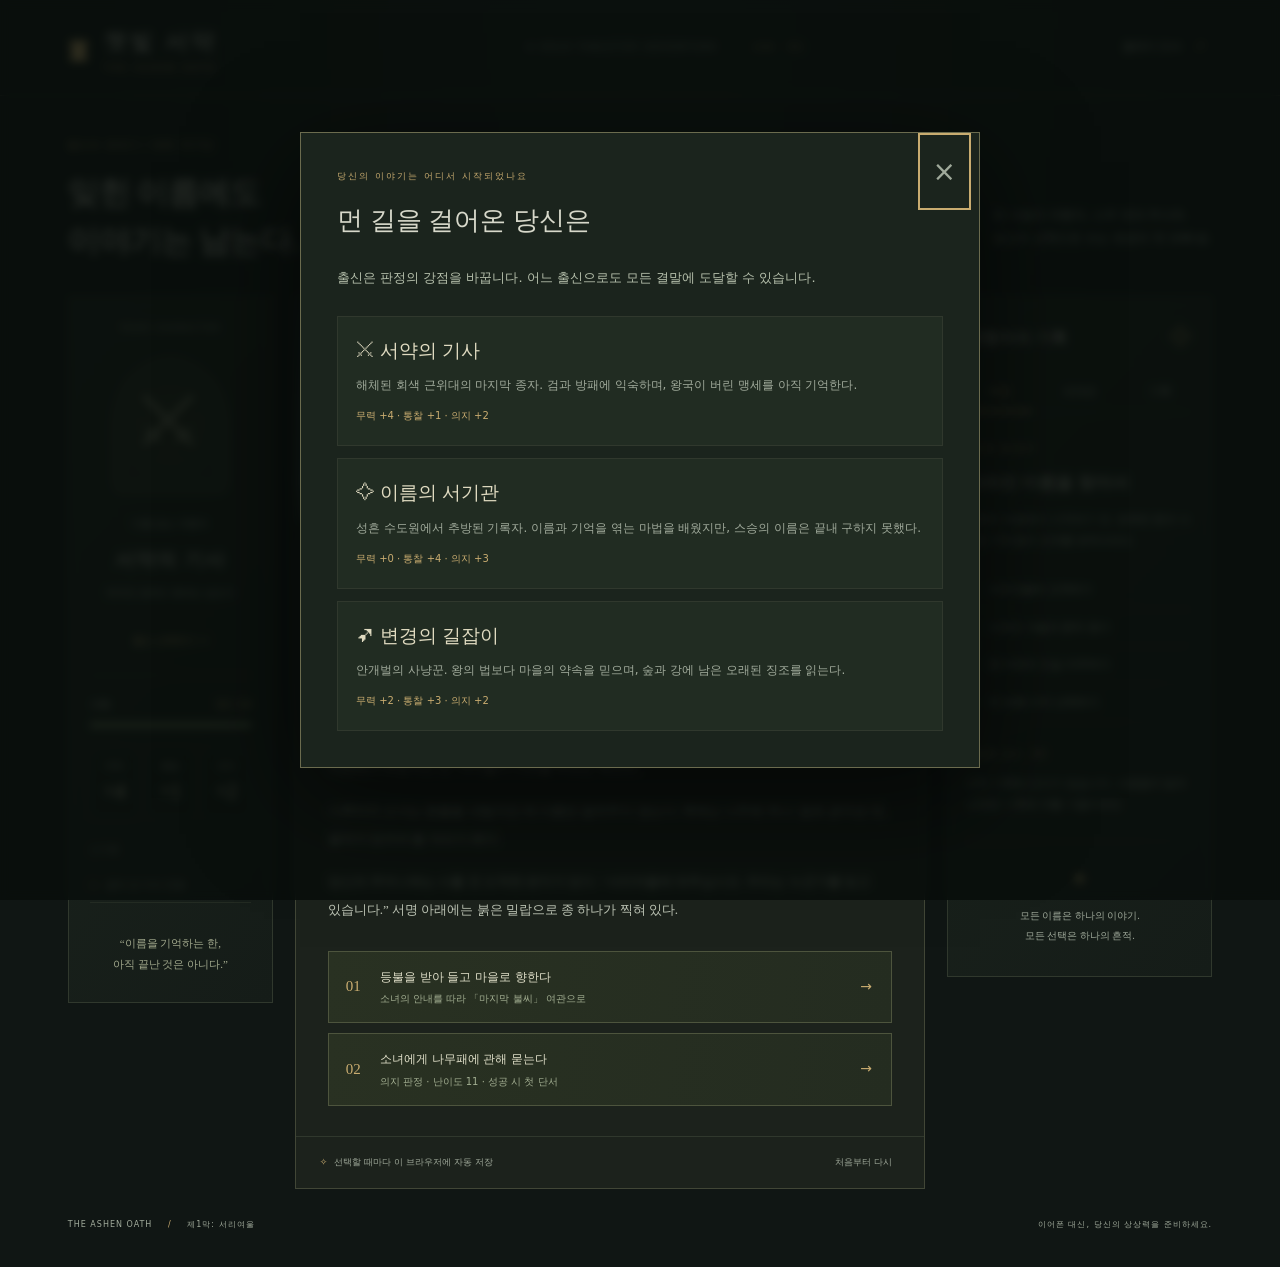
==== ashen-oath/index.html @ 092a5034 "Add Ashen Oath fantasy TRPG with world lore and object-oriented game engine" ====
<!doctype html>
<html lang="ko">
  <head>
    <meta charset="utf-8" />
    <meta name="viewport" content="width=device-width, initial-scale=1" />
    <meta name="theme-color" content="#111916" />
    <title>잿빛 서약 — 종이 울리지 않는 마을</title>
    <link rel="stylesheet" href="style.css" />
  </head>
  <body>
    <header class="topbar">
      <a class="brand" href="./" aria-label="잿빛 서약 처음 화면"
        ><span class="sigil">♜</span
        ><span>잿빛 서약<small>THE ASHEN OATH</small></span></a
      >
      <div class="edition">
        A SOLO TABLETOP ADVENTURE <span>서막 · 01</span>
      </div>
      <button id="help" class="quiet">플레이 안내 <span>↗</span></button>
    </header>
    <main>
      <section class="masthead">
        <div>
          <p class="eyebrow">엘드라 연대기 / 재력 317년</p>
          <h1>잊힌 이름에도<br />이야기는 남는다.</h1>
        </div>
        <p class="intro-copy">
          한 사람의 여행자, 스무 면의 주사위.<br />당신의 선택으로 쓰는 변경의
          첫 번째 밤.
        </p>
      </section>
      <div class="game-layout">
        <aside class="character-panel">
          <p class="eyebrow">YOUR CHARACTER</p>
          <div class="portrait" aria-hidden="true">
            <span id="class-icon">⚔</span>
            <div class="portrait-ring"></div>
          </div>
          <p class="muted tiny">이름 없는 여행자</p>
          <h2 id="class-name">서약의 기사</h2>
          <p id="class-subtitle" class="character-subtitle"></p>
          <button id="choose-origin" class="text-button">
            출신 선택하기 <span>→</span>
          </button>
          <div class="divider"></div>
          <div class="health-label">
            <span>기력</span><strong id="health-value">10 / 10</strong>
          </div>
          <div class="health-track"><div id="health-bar"></div></div>
          <div id="stats" class="stats"></div>
          <p class="eyebrow inventory-label">소지품</p>
          <ul id="inventory" class="inventory"></ul>
          <div class="character-foot">
            “이름을 기억하는 한,<br />아직 끝난 것은 아니다.”
          </div>
        </aside>
        <section class="adventure" aria-label="모험 본문">
          <div
            class="scene-art"
            role="img"
            aria-label="별 아래 서 있는 서리여울의 종탑과 안개에 잠긴 중세 마을"
          >
            <svg
              viewBox="0 0 900 350"
              preserveAspectRatio="xMidYMid slice"
              aria-hidden="true"
            >
              <defs>
                <linearGradient id="sky" x2="0" y2="1">
                  <stop stop-color="#101f25" />
                  <stop offset="1" stop-color="#51625a" />
                </linearGradient>
                <linearGradient id="mist" x2="0" y2="1">
                  <stop stop-color="#a7b1a0" stop-opacity="0" />
                  <stop offset="1" stop-color="#b4b9a1" stop-opacity=".25" />
                </linearGradient>
                <radialGradient id="moon">
                  <stop stop-color="#ddd6b0" stop-opacity=".25" />
                  <stop offset="1" stop-color="#ddd6b0" stop-opacity="0" />
                </radialGradient>
              </defs>
              <path fill="url(#sky)" d="M0 0h900v350H0z" />
              <circle cx="630" cy="90" r="110" fill="url(#moon)" />
              <circle cx="630" cy="90" r="28" fill="#c8c8aa" />
              <circle cx="640" cy="82" r="27" fill="#25383c" />
              <g fill="#c3ccbc" opacity=".6">
                <circle cx="110" cy="48" r="1" />
                <circle cx="220" cy="75" r="1" />
                <circle cx="400" cy="30" r="1.3" />
                <circle cx="750" cy="44" r="1" />
                <circle cx="520" cy="70" r="1" />
                <circle cx="820" cy="100" r="1" />
                <circle cx="330" cy="100" r="1" />
              </g>
              <path
                fill="#2c4141"
                d="m0 223 99-77 67 54 99-95 88 104 121-72 76 61 108-46 80 73 93-65 69 49v141H0z"
              />
              <path
                fill="#1c302f"
                d="m0 280 110-63 76 35 108-51 72 48 139-42 120 47 99-44 176 52v88H0z"
              />
              <g fill="#142321">
                <path
                  d="M105 282v-62l42-31 40 31v62zm99 10v-54l35-32 36 32v54zm362-12v-75l44-31 42 31v75zm85 23v-58l37-29 40 29v58zm-308-4V126h65v173z"
                />
                <path
                  d="m325 128 51-61 51 61zm33-28V63h36v37zm11-36V42h13v22z"
                />
                <path d="M315 298v-82l60-52 62 52v82z" />
                <path
                  d="M70 222h127l-51-45zm123 19h91l-46-48zm357-35h115l-55-47zm90 42h99l-52-44z"
                />
              </g>
              <g fill="#9c8850">
                <path d="M364 132q11-22 22 0v20h-22z" />
                <path d="M363 263q13-28 26 0v35h-26z" />
                <path
                  d="M139 234h9v15h-9zm33 0h8v15h-8zm428-14h9v14h-9zm85 36h9v13h-9zm-458-3h8v11h-8z"
                />
              </g>
              <path
                fill="url(#mist)"
                d="M0 220q130-35 280 20t300-2 320 10v102H0z"
              />
              <path
                fill="#0d1c1b"
                d="M0 328q170-40 330-13l83 35H0zm900-22q-150-20-304 17l-62 27h366z"
              />
              <path
                fill="#697770"
                opacity=".22"
                d="m370 300-12 50h172l-140-50z"
              />
              <g stroke="#0d1c1b" stroke-width="5" fill="none">
                <path
                  d="M40 350V170m0 45-30-26m30 55 37-35M844 350V137m0 60 32-34m-32 62-34-33"
                />
              </g>
            </svg>
            <div class="art-caption">
              <span class="location-dot"></span
              ><span id="location">서리여울 · 동쪽 나루</span
              ><span class="coordinates">E 07° · N 43°</span>
            </div>
          </div>
          <div class="story-content">
            <div class="chapter-line">
              <p id="chapter" class="eyebrow"></p>
              <span id="scene-number">I</span>
            </div>
            <h2 id="scene-title" tabindex="-1"></h2>
            <div
              id="roll-result"
              class="roll-result"
              role="status"
              hidden
            ></div>
            <blockquote id="quote"></blockquote>
            <div id="prose" class="prose"></div>
            <div id="choices" class="choices"></div>
            <div id="ending-tools" hidden>
              <p class="ending-note">
                첫 번째 모험이 끝났습니다. 이 선택은 더 큰 이야기의 시작입니다.
              </p>
              <button id="export" class="primary">모험 기록 내려받기 ↓</button>
            </div>
          </div>
          <footer class="story-footer">
            <span>✧ <span id="save-status">선택할 때마다 자동 저장</span></span
            ><button id="restart" class="quiet">처음부터 다시</button>
          </footer>
        </section>
        <aside class="journal-panel">
          <div class="journal-heading">
            <span>여행자의 기록</span><span class="journal-mark">✧</span>
          </div>
          <div class="tabs" role="tablist" aria-label="기록서">
            <button
              id="tab-quest"
              role="tab"
              aria-selected="true"
              aria-controls="journal-content"
              data-tab="quest"
            >
              여정</button
            ><button
              id="tab-lore"
              role="tab"
              aria-selected="false"
              aria-controls="journal-content"
              data-tab="lore"
              tabindex="-1"
            >
              세계관</button
            ><button
              id="tab-log"
              role="tab"
              aria-selected="false"
              aria-controls="journal-content"
              data-tab="log"
              tabindex="-1"
            >
              기록
            </button>
          </div>
          <div
            id="journal-content"
            role="tabpanel"
            aria-labelledby="tab-quest"
          ></div>
          <div class="journal-bottom">
            <span>✦</span>
            <p>모든 이름은 하나의 이야기.<br />모든 선택은 하나의 흔적.</p>
          </div>
        </aside>
      </div>
      <footer class="page-footer">
        <span
          >THE ASHEN OATH <span class="footer-separator">/</span> 제1막:
          서리여울</span
        ><span>이어폰 대신, 당신의 상상력을 준비하세요.</span>
      </footer>
    </main>
    <dialog id="origin-dialog" aria-labelledby="origin-title">
      <form method="dialog">
        <button class="dialog-close quiet" aria-label="출신 선택 닫기">
          ×
        </button>
      </form>
      <p class="eyebrow">당신의 이야기는 어디서 시작되었나요</p>
      <h2 id="origin-title">먼 길을 걸어온 당신은</h2>
      <p class="dialog-intro">
        출신은 판정의 강점을 바꿉니다. 어느 출신으로도 모든 결말에 도달할 수
        있습니다.
      </p>
      <div id="origins"></div>
    </dialog>
    <dialog id="help-dialog" aria-labelledby="help-title">
      <form method="dialog">
        <button class="dialog-close quiet" aria-label="안내 닫기">×</button>
      </form>
      <p class="eyebrow">HOW TO PLAY</p>
      <h2 id="help-title">선택하고, 굴리고, 기억하세요.</h2>
      <p>
        이 게임은 혼자 즐기는 이야기형 TRPG입니다. 약 10–15분 동안 첫 모험을
        진행합니다. 대사와 상황을 읽고 행동을 고르면 이야기가 이어집니다.
      </p>
      <p>
        위험한 행동은 <strong>d20 + 능력치 ≥ 난이도</strong>로 판정합니다. 20은
        항상 성공, 1은 항상 실패입니다. 선택하면 주사위가 자동으로 굴러갑니다.
      </p>
      <p>
        실패해도 이야기는 계속됩니다. 기력을 잃거나 단서를 놓칠 수 있으며,
        기력이 1이 되면 부상 상태로 진행합니다. 마지막 선택은 주사위 없이 당신이
        결정합니다.
      </p>
      <p>
        최대 두 장소를 조사할 수 있습니다. 오른쪽 기록서의 세계관은 언제든 읽을
        수 있습니다. 진행은 이 브라우저에 자동 저장됩니다. 비공개 모드나 저장
        공간 제한 시에는 저장되지 않을 수 있습니다.
      </p>
      <p class="muted">소리·외부 이미지·계정 연결 없이 플레이할 수 있습니다.</p>
    </dialog>
    <dialog id="restart-dialog" aria-labelledby="restart-title">
      <h2 id="restart-title">새로운 여정을 시작할까요?</h2>
      <p>현재 진행과 저장된 선택 기록이 지워집니다.</p>
      <div class="dialog-actions">
        <button id="cancel-restart" class="quiet">계속 플레이</button
        ><button id="confirm-restart" class="primary">새로 시작</button>
      </div>
    </dialog>
    <script type="module" src="app.mjs"></script>
  </body>
</html>
---- ashen-oath/style.css ----
:root {
  color-scheme: dark;
  --bg: #101614;
  --panel: #171f1b;
  --line: #30382d;
  --gold: #c9ac70;
  --text: #d7d8ca;
  --muted: #a0aa9b;
  --serif: Georgia, "Noto Serif KR", "Batang", serif;
  --sans: system-ui, -apple-system, "Malgun Gothic", sans-serif;
}
* {
  box-sizing: border-box;
}
body {
  margin: 0;
  background:
    radial-gradient(ellipse at 50% 0%, #24302966, transparent 60%), var(--bg);
  color: var(--text);
  font-family: var(--sans);
  font-size: 14px;
  line-height: 1.7;
}
button,
a {
  -webkit-tap-highlight-color: transparent;
}
button {
  font: inherit;
  cursor: pointer;
  color: inherit;
}
button:focus-visible,
a:focus-visible,
summary:focus-visible {
  outline: 2px solid var(--gold);
  outline-offset: 5px;
}
button {
  transition:
    background 0.18s,
    border-color 0.18s,
    transform 0.18s;
}
button:hover {
  color: #f5e5c0;
}
a {
  color: inherit;
  text-decoration: none;
}
[hidden] {
  display: none !important;
}
.topbar {
  min-height: 96px;
  padding: 20px 5.3%;
  border-bottom: 1px solid var(--line);
  display: flex;
  align-items: center;
  justify-content: space-between;
  gap: 20px;
}
.brand {
  display: flex;
  align-items: center;
  gap: 14px;
  font-family: var(--serif);
  font-size: 23px;
  letter-spacing: 3px;
}
.brand small {
  display: block;
  font: 8px var(--sans);
  letter-spacing: 3px;
  color: var(--gold);
  margin-top: 3px;
}
.sigil {
  font-size: 38px;
  color: var(--gold);
  line-height: 1;
}
.edition {
  color: var(--muted);
  font-size: 9px;
  letter-spacing: 2px;
}
.edition span {
  margin-left: 30px;
  color: var(--gold);
}
.quiet {
  border: 0;
  background: transparent;
  font-size: 11px;
  color: var(--muted);
  padding: 8px;
}
.quiet span {
  color: var(--gold);
  margin-left: 10px;
}
main {
  max-width: 1600px;
  padding: 0 5.3%;
  margin: auto;
}
.masthead {
  display: flex;
  align-items: flex-end;
  justify-content: space-between;
  margin: 42px 0 32px;
  gap: 20px;
}
.eyebrow {
  font-size: 9px;
  letter-spacing: 2px;
  font-weight: 500;
  color: var(--gold);
  margin: 0 0 15px;
}
.masthead h1 {
  font-family: var(--serif);
  font-size: clamp(27px, 2.5vw, 38px);
  font-weight: 400;
  line-height: 1.5;
  letter-spacing: -1px;
  margin: 0;
}
.intro-copy {
  font-size: 12px;
  line-height: 1.9;
  color: var(--muted);
  padding-bottom: 3px;
}
.game-layout {
  display: grid;
  grid-template-columns: 205px minmax(0, 1fr) 265px;
  gap: 22px;
  align-items: start;
}
.character-panel,
.journal-panel {
  background: linear-gradient(130deg, #1c251e, #151c18);
  border: 1px solid var(--line);
}
.character-panel {
  padding: 25px 21px;
  text-align: center;
}
.character-panel > .eyebrow {
  font-size: 8px;
  letter-spacing: 2px;
  color: var(--muted);
}
.portrait {
  width: 115px;
  height: 135px;
  position: relative;
  margin: 22px auto;
  background: radial-gradient(ellipse, #7f805939, #232c23 65%);
  display: grid;
  place-items: center;
  border-radius: 60% 60% 10% 10%;
  border: 1px solid #5e6246;
}
.portrait > span {
  font-family: Georgia, serif;
  font-size: 60px;
  color: #b6bb9e;
  filter: drop-shadow(0 5px 5px #000);
}
.portrait-ring {
  position: absolute;
  inset: 7px;
  border: 1px solid #5e624660;
  border-radius: inherit;
}
.tiny {
  font-size: 10px;
}
.muted {
  color: var(--muted);
}
.character-panel h2 {
  font-family: var(--serif);
  font-size: 20px;
  font-weight: 400;
  letter-spacing: 1px;
  margin: 5px 0;
}
.character-subtitle {
  font-size: 10px;
  color: var(--muted);
  min-height: 34px;
  margin: 8px 0;
}
.text-button {
  border: 0;
  background: none;
  color: var(--gold);
  font-size: 10px;
  padding: 6px;
}
.text-button span {
  margin-left: 12px;
}
.text-button:disabled {
  cursor: default;
  color: var(--muted);
}
.divider {
  border-top: 1px solid var(--line);
  margin: 20px 0;
}
.health-label {
  display: flex;
  justify-content: space-between;
  font-size: 10px;
}
.health-label strong {
  font-size: 10px;
  font-weight: 400;
  color: var(--gold);
}
.health-track {
  height: 4px;
  background: #0e1511;
  margin: 10px 0 22px;
}
.health-track > div {
  height: 100%;
  width: 100%;
  background: #85956b;
  transition: width 0.5s;
}
.stats {
  display: grid;
  grid-template-columns: repeat(3, 1fr);
  gap: 7px;
}
.stat {
  border: 1px solid var(--line);
  padding: 9px 0;
  background: #10181366;
}
.stat span {
  display: block;
  font-size: 9px;
  color: var(--muted);
}
.stat strong {
  font-family: var(--serif);
  font-size: 20px;
  font-weight: 400;
  color: #ddd7bb;
}
.inventory-label {
  font-size: 9px;
  margin: 25px 0 10px;
  text-align: left;
}
.inventory {
  padding: 0;
  margin: 0;
  list-style: none;
  text-align: left;
  font-size: 10px;
  color: var(--muted);
}
.inventory li {
  padding: 9px 0;
  border-bottom: 1px solid #30382d80;
}
.inventory li:before {
  content: "◇";
  color: var(--gold);
  margin-right: 8px;
}
.character-foot {
  font-family: var(--serif);
  font-size: 11px;
  line-height: 1.9;
  color: #a2a98d;
  margin: 30px 0 2px;
}
.adventure {
  border: 1px solid #414636;
  background: #1c221c;
  overflow: hidden;
  min-width: 0;
}
.scene-art {
  height: 245px;
  position: relative;
  background: #203331;
}
.scene-art svg {
  width: 100%;
  height: 100%;
  display: block;
}
.scene-art:after {
  content: "";
  position: absolute;
  inset: 0;
  box-shadow: inset 0 -45px 35px -20px #121d1a;
  pointer-events: none;
}
.art-caption {
  position: absolute;
  bottom: 16px;
  left: 26px;
  right: 26px;
  z-index: 1;
  display: flex;
  align-items: center;
  gap: 9px;
  font-size: 10px;
  color: #e3ddc5;
}
.location-dot {
  width: 5px;
  height: 5px;
  background: var(--gold);
  transform: rotate(45deg);
}
.coordinates {
  margin-left: auto;
  font-size: 8px;
  letter-spacing: 2px;
  color: #b4bdae;
}
.story-content {
  padding: 28px 32px 30px;
}
.chapter-line {
  display: flex;
  justify-content: space-between;
  align-items: center;
}
.chapter-line .eyebrow {
  font-size: 9px;
  letter-spacing: 1.8px;
  margin: 0;
}
.chapter-line > span {
  font-family: var(--serif);
  font-size: 15px;
  color: #858e70;
}
.story-content h2 {
  font-family: var(--serif);
  font-size: clamp(23px, 2.2vw, 30px);
  line-height: 1.5;
  font-weight: 400;
  letter-spacing: -0.5px;
  margin: 13px 0 20px;
  outline: none;
}
blockquote {
  font-family: var(--serif);
  color: var(--gold);
  font-size: 13px;
  margin: 0 0 23px;
  padding: 5px 0 5px 15px;
  border-left: 2px solid #7e724d;
}
.prose {
  font-family: var(--serif);
  font-size: 13px;
  line-height: 2.15;
  color: #bdc4b5;
  word-break: keep-all;
}
.prose p {
  margin: 0 0 15px;
}
.choices {
  display: grid;
  gap: 10px;
  margin-top: 27px;
}
.choice {
  border: 1px solid #4d543d;
  background: linear-gradient(100deg, #293122, #242c20);
  padding: 15px 17px;
  text-align: left;
  display: grid;
  grid-template-columns: 25px 1fr 14px;
  align-items: center;
  gap: 9px;
  width: 100%;
}
.choice:hover {
  background: #35402b;
  border-color: #9e915e;
  transform: translateX(2px);
}
.choice-index {
  font-family: var(--serif);
  font-size: 15px;
  color: var(--gold);
}
.choice-title {
  font-size: 12px;
  display: block;
  color: #e0dfc9;
}
.choice-detail {
  font-size: 10px;
  color: #a3af92;
  display: block;
  margin-top: 3px;
}
.choice-arrow {
  color: var(--gold);
}
.story-footer {
  border-top: 1px solid var(--line);
  display: flex;
  justify-content: space-between;
  align-items: center;
  padding: 10px 24px;
  color: var(--muted);
  font-size: 9px;
  gap: 10px;
}
.story-footer > span {
  color: var(--gold);
}
#save-status {
  color: var(--muted);
  margin-left: 4px;
}
.story-footer .quiet {
  font-size: 9px;
}
.journal-panel {
  padding: 22px 19px 0;
}
.journal-heading {
  display: flex;
  justify-content: space-between;
  align-items: center;
  font-family: var(--serif);
  font-size: 16px;
}
.journal-mark {
  color: var(--gold);
  font-size: 22px;
}
.tabs {
  display: flex;
  border-bottom: 1px solid var(--line);
  margin-top: 17px;
  gap: 15px;
}
.tabs button {
  padding: 9px 0;
  border: 0;
  border-bottom: 2px solid transparent;
  background: none;
  color: var(--muted);
  font-size: 11px;
  flex: 1;
}
.tabs button[aria-selected="true"] {
  border-bottom-color: var(--gold);
  color: var(--gold);
}
#journal-content {
  padding-top: 23px;
  min-height: 290px;
}
.quest-category {
  font-size: 8px;
  letter-spacing: 2px;
  color: var(--gold);
}
.quest-title {
  font-family: var(--serif);
  font-weight: 400;
  font-size: 17px;
  margin: 9px 0 12px;
}
.quest-desc {
  font-size: 11px;
  line-height: 1.9;
  color: var(--muted);
}
.objectives {
  padding: 0;
  list-style: none;
  margin: 20px 0 22px;
}
.objectives li {
  font-size: 11px;
  color: #b8c1ab;
  padding: 9px 0;
  border-bottom: 1px solid #30382d80;
}
.objective-icon {
  display: inline-block;
  width: 22px;
  color: var(--gold);
}
.clue-heading {
  font-size: 9px;
  color: var(--gold);
  letter-spacing: 1px;
  margin: 24px 0 12px;
}
.clue {
  font-size: 10px;
  background: #2e3525;
  border: 1px solid #444d35;
  padding: 7px 9px;
  margin: 6px 0;
  color: #c3c6a7;
}
.journal-bottom {
  margin-top: 25px;
  border-top: 1px solid var(--line);
  padding: 20px 0;
  text-align: center;
  color: var(--gold);
}
.journal-bottom > span {
  font-size: 20px;
}
.journal-bottom p {
  font-family: var(--serif);
  font-size: 10px;
  line-height: 2;
  color: var(--muted);
}
details {
  border-bottom: 1px solid var(--line);
  padding: 0 0 12px;
  margin-bottom: 13px;
}
summary {
  font-family: var(--serif);
  font-size: 12px;
  cursor: pointer;
  color: #d3d2b7;
  list-style: none;
  display: flex;
  align-items: center;
  justify-content: space-between;
  gap: 8px;
}
summary:after {
  content: "+";
  font-family: var(--sans);
  color: var(--gold);
}
details[open] summary:after {
  content: "−";
}
.lore-tag {
  font: 8px var(--sans);
  color: var(--gold);
  display: block;
  margin-bottom: 4px;
}
details p {
  font-size: 11px;
  line-height: 1.95;
  color: var(--muted);
  word-break: keep-all;
  margin-bottom: 0;
}
.lore-hint {
  font-size: 10px;
  line-height: 1.8;
  color: var(--muted);
  margin-top: 0;
  margin-bottom: 20px;
}
.log-item {
  border-left: 1px solid #555a3d;
  padding-left: 13px;
  margin-bottom: 22px;
}
.log-item strong {
  font-family: var(--serif);
  font-size: 12px;
  font-weight: 400;
}
.log-item p {
  font-size: 10px;
  color: var(--muted);
  line-height: 1.9;
}
.log-roll {
  color: var(--gold);
  font-size: 9px;
}
.page-footer {
  font-size: 8px;
  color: var(--muted);
  letter-spacing: 1px;
  display: flex;
  justify-content: space-between;
  gap: 20px;
  padding: 29px 0 36px;
}
.footer-separator {
  color: var(--gold);
  margin: 0 12px;
}
.roll-result {
  display: grid;
  grid-template-columns: 48px 1fr;
  gap: 13px;
  align-items: start;
  border: 1px solid #656344;
  background: #343a2580;
  padding: 15px;
  margin-bottom: 25px;
}
.roll-result.failure {
  border-color: #735d4e;
  background: #3d2c2280;
}
.die {
  width: 45px;
  height: 49px;
  display: grid;
  place-items: center;
  background: #bb9e60;
  color: #1a2019;
  clip-path: polygon(50% 0, 96% 25%, 96% 75%, 50% 100%, 4% 75%, 4% 25%);
  font-family: var(--serif);
  font-size: 23px;
}
.roll-label {
  color: var(--gold);
  font-size: 11px;
}
.roll-result p {
  font-family: var(--serif);
  font-size: 12px;
  line-height: 1.9;
  color: #c9ccba;
  margin: 7px 0 0;
}
.ending-note {
  font-size: 12px;
  color: var(--gold);
  line-height: 1.9;
  border-top: 1px solid var(--line);
  padding-top: 20px;
}
.primary {
  background: #b89c61;
  border: 1px solid #c3ab77;
  color: #171e16;
  padding: 12px 18px;
  font-size: 12px;
}
.primary:hover {
  background: #d1b577;
  color: #101510;
}
dialog {
  position: fixed;
  max-width: 680px;
  width: calc(100% - 32px);
  max-height: 90dvh;
  overflow: auto;
  color: var(--text);
  background: #1b241d;
  border: 1px solid #6b6b4e;
  padding: 36px;
  box-shadow: 0 30px 100px #0009;
}
dialog::backdrop {
  background: #080d0bcc;
  backdrop-filter: blur(5px);
}
dialog h2 {
  font-family: var(--serif);
  font-weight: 400;
  font-size: 26px;
  margin-top: 10px;
}
dialog > p:not(.eyebrow) {
  font-size: 13px;
  line-height: 2;
  color: #b6c0ac;
}
.dialog-close {
  position: absolute;
  right: 15px;
  top: 7px;
  font-size: 28px;
}
.dialog-intro {
  font-size: 12px;
  color: var(--muted);
  margin-bottom: 25px;
}
.origin-card {
  padding: 18px;
  border: 1px solid var(--line);
  background: #212c22;
  margin-top: 12px;
  display: block;
  text-align: left;
  width: 100%;
}
.origin-card:hover {
  border-color: var(--gold);
  background: #2c3828;
}
.origin-card strong {
  font-family: var(--serif);
  font-size: 19px;
  font-weight: 400;
  color: #dfdac0;
}
.origin-card p {
  font-size: 12px;
  color: var(--muted);
  margin: 8px 0;
}
.origin-card small {
  font-size: 10px;
  color: var(--gold);
}
.dialog-actions {
  display: flex;
  justify-content: flex-end;
  gap: 18px;
  margin-top: 25px;
}
.wounded {
  color: #d0a28b;
  font-size: 11px;
  line-height: 1.9;
  padding: 10px;
  border-left: 2px solid #a2775c;
  margin-bottom: 20px;
}
@media (min-width: 1550px) {
  .game-layout {
    grid-template-columns: 230px minmax(0, 1fr) 285px;
  }
  .scene-art {
    height: 285px;
  }
  .story-content {
    padding: 34px 42px;
  }
  .prose {
    font-size: 14px;
  }
}
@media (max-width: 1180px) {
  main {
    padding: 0 3%;
  }
  .topbar {
    padding-left: 3%;
    padding-right: 3%;
  }
  .game-layout {
    grid-template-columns: 170px minmax(0, 1fr) 225px;
    gap: 14px;
  }
  .character-panel {
    padding: 20px 14px;
  }
  .story-content {
    padding: 24px;
  }
  .journal-panel {
    padding: 19px 14px 0;
  }
  .coordinates {
    display: none;
  }
  .character-panel h2 {
    font-size: 18px;
  }
  .scene-art {
    height: 215px;
  }
  .prose {
    font-size: 12px;
  }
  .portrait {
    width: 100px;
    height: 120px;
  }
}
@media (max-width: 950px) {
  .game-layout {
    grid-template-columns: 170px minmax(0, 1fr);
  }
  .journal-panel {
    grid-column: 1/-1;
    display: grid;
    grid-template-columns: 170px 1fr;
    gap: 0 22px;
    padding-bottom: 20px;
  }
  .journal-heading {
    align-self: start;
  }
  .tabs {
    margin: 0;
  }
  .journal-bottom {
    display: none;
  }
  #journal-content {
    grid-column: 2;
    min-height: 0;
  }
  .edition {
    display: none;
  }
  .journal-heading {
    padding-top: 5px;
  }
  .masthead {
    margin-top: 30px;
  }
  .intro-copy {
    font-size: 10px;
  }
}
@media (max-width: 620px) {
  main {
    padding: 0 16px;
  }
  .topbar {
    padding: 16px 20px;
    min-height: 80px;
  }
  .brand {
    font-size: 20px;
  }
  .sigil {
    font-size: 30px;
  }
  .masthead {
    margin: 27px 0 24px;
  }
  .masthead h1 {
    font-size: 28px;
  }
  .intro-copy {
    display: none;
  }
  .game-layout {
    grid-template-columns: minmax(0, 1fr);
    gap: 16px;
  }
  .character-panel {
    display: grid;
    grid-template-columns: 55px 1fr auto;
    text-align: left;
    gap: 0 15px;
    padding: 16px;
  }
  .character-panel > .eyebrow,
  .character-subtitle,
  .divider,
  .inventory-label,
  .inventory,
  .character-foot,
  .health-track {
    display: none;
  }
  .portrait {
    grid-column: 1;
    grid-row: 1/4;
    width: 52px;
    height: 65px;
    margin: 0;
  }
  .portrait > span {
    font-size: 30px;
  }
  .portrait-ring {
    inset: 4px;
  }
  .character-panel > .tiny {
    grid-column: 2;
    margin: 0;
    font-size: 9px;
  }
  .character-panel h2 {
    grid-column: 2;
    grid-row: 2;
    font-size: 18px;
    margin: 0;
  }
  .text-button {
    grid-column: 2;
    grid-row: 3;
    justify-self: start;
    padding: 0;
    font-size: 9px;
  }
  .health-label {
    grid-column: 3;
    grid-row: 1;
    gap: 10px;
    align-self: center;
  }
  .stats {
    grid-column: 3;
    grid-row: 2/4;
    gap: 5px;
  }
  .stat {
    padding: 3px 8px;
    text-align: center;
  }
  .stat strong {
    font-size: 16px;
  }
  .stat span {
    font-size: 8px;
  }
  .scene-art {
    height: 205px;
  }
  .story-content {
    padding: 24px 21px;
  }
  .story-content h2 {
    font-size: 25px;
  }
  .prose {
    font-size: 13px;
    line-height: 2.15;
  }
  .choice {
    padding: 13px 12px;
    grid-template-columns: 20px 1fr 10px;
    gap: 7px;
  }
  .choice-title {
    font-size: 12px;
  }
  .choice-detail {
    font-size: 9px;
  }
  .journal-panel {
    grid-column: 1;
    display: block;
    padding: 20px;
  }
  .journal-heading {
    padding: 0;
  }
  .tabs {
    margin-top: 12px;
  }
  #journal-content {
    padding-top: 20px;
  }
  .page-footer {
    font-size: 7px;
    letter-spacing: 0.5px;
    padding-bottom: 20px;
  }
  .page-footer > span:last-child {
    display: none;
  }
  .art-caption {
    left: 21px;
    right: 21px;
  }
  dialog {
    padding: 28px 23px;
  }
  .dialog-intro {
    font-size: 11px;
  }
  .roll-result {
    grid-template-columns: 39px 1fr;
    padding: 12px;
    gap: 10px;
  }
  .die {
    width: 36px;
    height: 41px;
    font-size: 20px;
  }
  .roll-label {
    font-size: 10px;
  }
}
@media (prefers-reduced-motion: reduce) {
  *,
  *:before,
  *:after {
    scroll-behavior: auto !important;
    transition: none !important;
  }
}
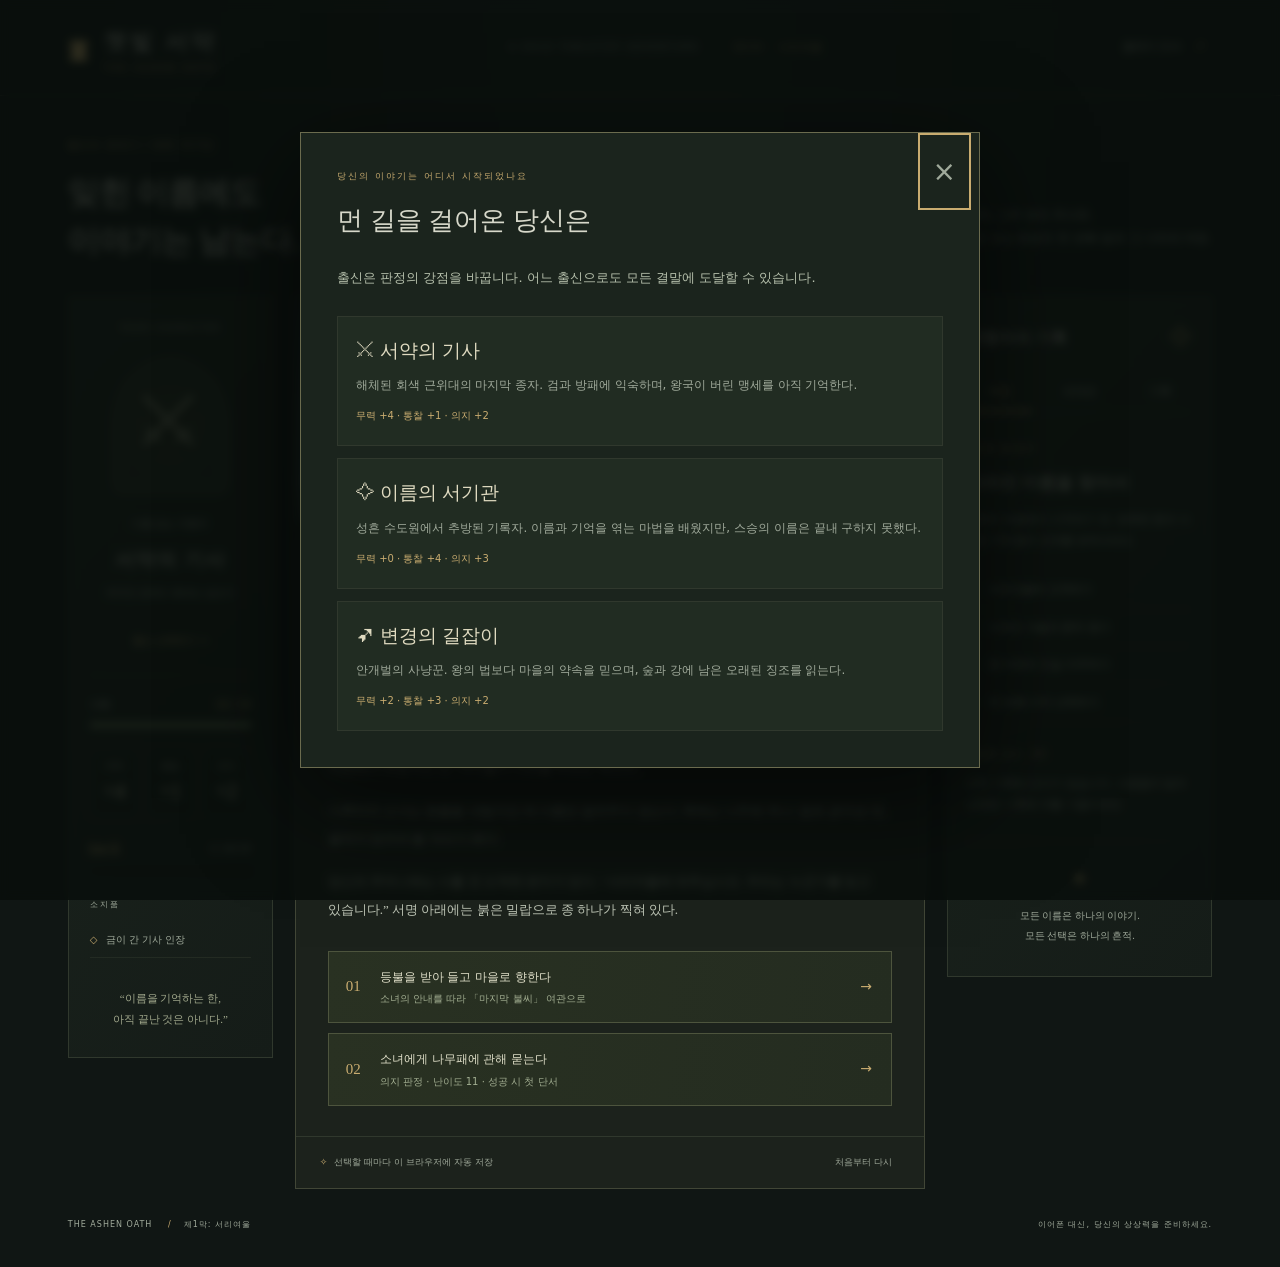
==== commit 340cb84c: "Add midgame battles, level progression, and standalone HTML game" ====
--- a/ashen-oath/index.html
+++ b/ashen-oath/index.html
@@ -1,5 +1,6 @@
 <!doctype html>
 <html lang="ko">
+  <!-- 문서 설정: 한국어·모바일 화면·어두운 테마를 선언하고 공통 스타일을 불러옵니다. -->
   <head>
     <meta charset="utf-8" />
     <meta name="viewport" content="width=device-width, initial-scale=1" />
@@ -8,17 +9,20 @@
     <link rel="stylesheet" href="style.css" />
   </head>
   <body>
+    <!-- 상단 탐색. act-label은 StoryView가 현재 막에 맞춰 갱신합니다. -->
     <header class="topbar">
       <a class="brand" href="./" aria-label="잿빛 서약 처음 화면"
         ><span class="sigil">♜</span
         ><span>잿빛 서약<small>THE ASHEN OATH</small></span></a
       >
       <div class="edition">
-        A SOLO TABLETOP ADVENTURE <span>서막 · 01</span>
+        A SOLO TABLETOP ADVENTURE <span id="act-label">제1막 · 서리여울</span>
       </div>
       <button id="help" class="quiet">플레이 안내 <span>↗</span></button>
     </header>
+    <!-- 게임 본체. 정적인 레이아웃은 HTML에 두고 진행에 따른 내용은 각 View가 채웁니다. -->
     <main>
+      <!-- 첫 화면의 작품 소개. 실제 모험 장면의 제목과는 구분됩니다. -->
       <section class="masthead">
         <div>
           <p class="eyebrow">엘드라 연대기 / 재력 317년</p>
@@ -26,10 +30,12 @@
         </div>
         <p class="intro-copy">
           한 사람의 여행자, 스무 면의 주사위.<br />당신의 선택으로 쓰는 변경의
-          첫 번째 밤.
+          첫 번째 밤과 그 너머의 여정.
         </p>
       </section>
+      <!-- 큰 화면은 캐릭터·모험·기록서의 세 열, 작은 화면은 CSS 미디어 쿼리로 재배치합니다. -->
       <div class="game-layout">
+        <!-- CharacterView 영역: 출신·기력·능력치·경험치·소지품을 표시합니다. id는 코드와 연결되므로 함께 관리합니다. -->
         <aside class="character-panel">
           <p class="eyebrow">YOUR CHARACTER</p>
           <div class="portrait" aria-hidden="true">
@@ -48,23 +54,34 @@
           </div>
           <div class="health-track"><div id="health-bar"></div></div>
           <div id="stats" class="stats"></div>
+          <!-- 경험치는 현재 레벨 구간 기준입니다. 최고 레벨에서는 분모 대신 누적 경험치를 표시합니다. -->
+          <div class="progression">
+            <div class="experience-label">
+              <strong id="player-level">Lv.1</strong
+              ><span id="experience-value">0 / 80 XP</span>
+            </div>
+            <div class="experience-track"><div id="experience-bar"></div></div>
+          </div>
           <p class="eyebrow inventory-label">소지품</p>
           <ul id="inventory" class="inventory"></ul>
           <div class="character-foot">
             “이름을 기억하는 한,<br />아직 끝난 것은 아니다.”
           </div>
         </aside>
+        <!-- 이야기·판정·전투·선택지를 담는 중앙 영역입니다. -->
         <section class="adventure" aria-label="모험 본문">
           <div
             class="scene-art"
             role="img"
             aria-label="별 아래 서 있는 서리여울의 종탑과 안개에 잠긴 중세 마을"
           >
+            <!-- 직접 그린 마을 풍경. viewBox는 내부 좌표계이고 preserveAspectRatio는 영역에 맞춰 비율을 유지하며 자릅니다. -->
             <svg
               viewBox="0 0 900 350"
               preserveAspectRatio="xMidYMid slice"
               aria-hidden="true"
             >
+              <!-- 이후 도형에서 url(#sky)처럼 참조하는 하늘·안개·달빛 그라데이션입니다. -->
               <defs>
                 <linearGradient id="sky" x2="0" y2="1">
                   <stop stop-color="#101f25" />
@@ -100,6 +117,7 @@
                 fill="#1c302f"
                 d="m0 280 110-63 76 35 108-51 72 48 139-42 120 47 99-44 176 52v88H0z"
               />
+              <!-- 같은 색으로 묶은 종탑과 마을 건물 실루엣입니다. 좌표는 그림 전용이며 게임 위치·이동 규칙과 무관합니다. -->
               <g fill="#142321">
                 <path
                   d="M105 282v-62l42-31 40 31v62zm99 10v-54l35-32 36 32v54zm362-12v-75l44-31 42 31v75zm85 23v-58l37-29 40 29v58zm-308-4V126h65v173z"
@@ -144,6 +162,7 @@
               ><span class="coordinates">E 07° · N 43°</span>
             </div>
           </div>
+          <!-- StoryView가 갱신하는 장면. tabindex=-1인 제목은 일반 Tab 순서에 넣지 않고 장면 전환 시 초점을 받습니다. -->
           <div class="story-content">
             <div class="chapter-line">
               <p id="chapter" class="eyebrow"></p>
@@ -156,21 +175,36 @@
               role="status"
               hidden
             ></div>
+            <!-- 대표 대사가 없는 장면에서는 quote를 숨기며, 본문과 선택지 내용은 textContent로 안전하게 생성합니다. -->
             <blockquote id="quote"></blockquote>
             <div id="prose" class="prose"></div>
+            <!-- CombatView 영역: 전투 시작 전에는 숨기고, 전투 중에는 일반 이야기 선택지 대신 행동 버튼을 보여줍니다. -->
+            <section
+              id="combat-panel"
+              class="combat-panel"
+              aria-label="전투"
+              hidden
+            ></section>
+            <!-- 가능한 선택지만 StoryView가 버튼으로 생성합니다. 실제 허용 여부는 Adventure도 다시 검사합니다. -->
             <div id="choices" class="choices"></div>
+            <!-- 막 종료 때만 표시합니다. 첫 결말은 내보내기와 중반 계속하기, 중반 종료는 내보내기만 가능합니다. -->
             <div id="ending-tools" hidden>
-              <p class="ending-note">
+              <p id="ending-note" class="ending-note">
                 첫 번째 모험이 끝났습니다. 이 선택은 더 큰 이야기의 시작입니다.
               </p>
               <button id="export" class="primary">모험 기록 내려받기 ↓</button>
+              <button id="continue-journey" class="primary" hidden>
+                중반부로 떠나기 →
+              </button>
             </div>
           </div>
+          <!-- 저장 상태와 다시 시작. 저장 권한이 없어도 게임을 계속할 수 있으며 여기에서 상태를 알립니다. -->
           <footer class="story-footer">
             <span>✧ <span id="save-status">선택할 때마다 자동 저장</span></span
             ><button id="restart" class="quiet">처음부터 다시</button>
           </footer>
         </section>
+        <!-- JournalView 영역. tablist/tab/tabpanel 역할은 키보드와 보조기술이 탭 구조를 이해하도록 합니다. -->
         <aside class="journal-panel">
           <div class="journal-heading">
             <span>여행자의 기록</span><span class="journal-mark">✧</span>
@@ -217,11 +251,12 @@
       </div>
       <footer class="page-footer">
         <span
-          >THE ASHEN OATH <span class="footer-separator">/</span> 제1막:
-          서리여울</span
+          >THE ASHEN OATH <span class="footer-separator">/</span
+          ><span id="footer-chapter">제1막: 서리여울</span></span
         ><span>이어폰 대신, 당신의 상상력을 준비하세요.</span>
       </footer>
     </main>
+    <!-- 출신 선택 모달. form method=dialog는 제출 시 JavaScript 없이도 이 창을 닫습니다. -->
     <dialog id="origin-dialog" aria-labelledby="origin-title">
       <form method="dialog">
         <button class="dialog-close quiet" aria-label="출신 선택 닫기">
@@ -236,6 +271,7 @@
       </p>
       <div id="origins"></div>
     </dialog>
+    <!-- 규칙 안내. 화면에 표시되는 설명이므로 수치 규칙을 바꿀 때 함께 확인합니다. -->
     <dialog id="help-dialog" aria-labelledby="help-title">
       <form method="dialog">
         <button class="dialog-close quiet" aria-label="안내 닫기">×</button>
@@ -251,9 +287,9 @@
         항상 성공, 1은 항상 실패입니다. 선택하면 주사위가 자동으로 굴러갑니다.
       </p>
       <p>
-        실패해도 이야기는 계속됩니다. 기력을 잃거나 단서를 놓칠 수 있으며,
-        기력이 1이 되면 부상 상태로 진행합니다. 마지막 선택은 주사위 없이 당신이
-        결정합니다.
+        초반부의 판정에 실패해도 이야기는 계속됩니다. 기력을 잃거나 단서를 놓칠
+        수 있으며, 기력이 1이 되면 부상 상태로 진행합니다. 마지막 선택은 주사위
+        없이 당신이 결정합니다.
       </p>
       <p>
         최대 두 장소를 조사할 수 있습니다. 오른쪽 기록서의 세계관은 언제든 읽을
@@ -261,7 +297,20 @@
         공간 제한 시에는 저장되지 않을 수 있습니다.
       </p>
       <p class="muted">소리·외부 이미지·계정 연결 없이 플레이할 수 있습니다.</p>
+      <p>
+        첫 결말 뒤 「중반부로 떠나기」를 선택하면 전투와 성장이 시작됩니다.
+        플레이어 레벨이 몬스터보다 높으면 경험치가 늘고, 낮으면 줄어듭니다. 한
+        레벨 차이마다 25% 보정하며 최소 25%, 최대 200%입니다. 레벨이 다르면
+        안내를 확인한 뒤 전투를 시작합니다.
+      </p>
+      <p>
+        공격·결정타·응급 처치·후퇴를 선택할 수 있습니다. 패배와 후퇴는 경험치가
+        없으며, 패배하면 기력 1로 야영지에 돌아옵니다. 야영지의 휴식은 기력을
+        전부 회복합니다. 레벨업할 때도 기력을 전부 회복하며 최대 기력과 능력치가
+        증가합니다.
+      </p>
     </dialog>
+    <!-- 초기화 확인. 취소하면 그대로 두고 확인 버튼만 새 모험을 요청합니다. -->
     <dialog id="restart-dialog" aria-labelledby="restart-title">
       <h2 id="restart-title">새로운 여정을 시작할까요?</h2>
       <p>현재 진행과 저장된 선택 기록이 지워집니다.</p>
@@ -270,6 +319,24 @@
         ><button id="confirm-restart" class="primary">새로 시작</button>
       </div>
     </dialog>
+    <!-- 레벨 차이 경고. 확인 전에는 게임 상태를 바꾸지 않고, 취소·Esc 시 대기 중 전투 요청을 버립니다. -->
+    <dialog
+      id="encounter-dialog"
+      aria-labelledby="encounter-title"
+      aria-describedby="encounter-warning encounter-reward"
+    >
+      <p class="eyebrow">전투 전 · 레벨 차이 안내</p>
+      <h2 id="encounter-title">전투를 시작할까요?</h2>
+      <p id="encounter-warning"></p>
+      <p id="encounter-reward"></p>
+      <div class="dialog-actions">
+        <button id="cancel-encounter" class="quiet">준비 후 돌아오기</button
+        ><button id="confirm-encounter" class="primary">
+          확인하고 전투 시작
+        </button>
+      </div>
+    </dialog>
+    <!-- 정적 HTML 요소 뒤에서 실행합니다. ES 모듈은 HTTP 서버로 제공해야 하며 app.mjs가 전체 앱을 시작합니다. -->
     <script type="module" src="app.mjs"></script>
   </body>
 </html>
--- a/ashen-oath/style.css
+++ b/ashen-oath/style.css
@@ -1,3 +1,9 @@
+/*
+ * 화면 전용 스타일입니다. 게임 규칙·수치·문구는 JavaScript와 data/에서 관리합니다.
+ * 공통 변수 → 기본 요소 → 세 패널 → 반응형 화면 → 성장·전투 순서로 읽으면 됩니다.
+ */
+
+/* 공통 디자인 변수. --gold 같은 CSS 변수를 바꾸면 여러 패널의 색상이 함께 바뀝니다. color-scheme은 기본 컨트롤도 어두운 배경에 맞춥니다. */
 :root {
   color-scheme: dark;
   --bg: #101614;
@@ -9,9 +15,11 @@
   --serif: Georgia, "Noto Serif KR", "Batang", serif;
   --sans: system-ui, -apple-system, "Malgun Gothic", sans-serif;
 }
+/* padding과 border를 너비 안에 포함해 패널 크기 계산을 단순하게 합니다. */
 * {
   box-sizing: border-box;
 }
+/* 전체 배경·기본 글꼴·줄 간격. radial-gradient는 이미지 파일 없이 배경에 옅은 빛을 만듭니다. */
 body {
   margin: 0;
   background:
@@ -25,17 +33,20 @@
 a {
   -webkit-tap-highlight-color: transparent;
 }
+/* 모든 버튼에 기본 글꼴과 클릭 커서를 적용합니다. */
 button {
   font: inherit;
   cursor: pointer;
   color: inherit;
 }
+/* 키보드로 이동하는 사용자가 현재 초점을 알아볼 수 있게 금색 외곽선을 표시합니다. */
 button:focus-visible,
 a:focus-visible,
 summary:focus-visible {
   outline: 2px solid var(--gold);
   outline-offset: 5px;
 }
+/* 마우스를 올릴 때 배경·테두리가 갑자기 바뀌지 않게 합니다. 동작 줄이기 설정에서는 아래에서 해제합니다. */
 button {
   transition:
     background 0.18s,
@@ -49,9 +60,11 @@
   color: inherit;
   text-decoration: none;
 }
+/* JavaScript가 hidden 속성으로 숨긴 영역은 다른 display 규칙보다 우선해 보이지 않게 합니다. */
 [hidden] {
   display: none !important;
 }
+/* 상단 로고·막 표시·도움말. Flex로 양끝을 배치하며 화면 너비에 맞게 간격을 유지합니다. */
 .topbar {
   min-height: 96px;
   padding: 20px 5.3%;
@@ -61,6 +74,7 @@
   justify-content: space-between;
   gap: 20px;
 }
+/* 로고와 영문 부제. 설명 문구와 구분되는 제목용 서체를 사용합니다. */
 .brand {
   display: flex;
   align-items: center;
@@ -81,6 +95,7 @@
   color: var(--gold);
   line-height: 1;
 }
+/* 넓은 화면에서만 보이는 게임 형식과 현재 막 표시입니다. */
 .edition {
   color: var(--muted);
   font-size: 9px;
@@ -90,6 +105,7 @@
   margin-left: 30px;
   color: var(--gold);
 }
+/* 도움말·취소처럼 배경을 강조하지 않는 보조 버튼입니다. */
 .quiet {
   border: 0;
   background: transparent;
@@ -101,11 +117,13 @@
   color: var(--gold);
   margin-left: 10px;
 }
+/* 콘텐츠가 너무 넓어지지 않게 최대 너비를 정하고 양옆 여백을 둡니다. */
 main {
   max-width: 1600px;
   padding: 0 5.3%;
   margin: auto;
 }
+/* 게임 소개 제목과 짧은 부제. 작은 화면에서는 부제를 숨겨 공간을 확보합니다. */
 .masthead {
   display: flex;
   align-items: flex-end;
@@ -113,6 +131,7 @@
   margin: 42px 0 32px;
   gap: 20px;
 }
+/* 장·막·분류처럼 제목 위에 붙는 작은 표제의 공통 스타일입니다. */
 .eyebrow {
   font-size: 9px;
   letter-spacing: 2px;
@@ -134,17 +153,20 @@
   color: var(--muted);
   padding-bottom: 3px;
 }
+/* 데스크톱의 캐릭터 / 모험 / 기록서 세 열입니다. minmax(0, 1fr)는 본문이 긴 글 때문에 열을 밀어내지 않게 합니다. */
 .game-layout {
   display: grid;
   grid-template-columns: 205px minmax(0, 1fr) 265px;
   gap: 22px;
   align-items: start;
 }
+/* 캐릭터와 기록서에 같은 배경·테두리를 적용해 중심 모험 패널과 구분합니다. */
 .character-panel,
 .journal-panel {
   background: linear-gradient(130deg, #1c251e, #151c18);
   border: 1px solid var(--line);
 }
+/* 왼쪽 캐릭터 영역의 기본 여백과 중앙 정렬입니다. */
 .character-panel {
   padding: 25px 21px;
   text-align: center;
@@ -154,6 +176,7 @@
   letter-spacing: 2px;
   color: var(--muted);
 }
+/* 외부 이미지 없이 출신 기호와 둥근 테두리로 초상화를 만듭니다. relative는 안쪽 장식의 기준점입니다. */
 .portrait {
   width: 115px;
   height: 135px;
@@ -171,12 +194,14 @@
   color: #b6bb9e;
   filter: drop-shadow(0 5px 5px #000);
 }
+/* 초상화의 안쪽 장식선. absolute와 inset으로 바깥 윤곽에서 일정한 간격을 유지합니다. */
 .portrait-ring {
   position: absolute;
   inset: 7px;
   border: 1px solid #5e624660;
   border-radius: inherit;
 }
+/* 작은 안내 텍스트와 낮은 강조 색상을 재사용합니다. */
 .tiny {
   font-size: 10px;
 }
@@ -196,6 +221,7 @@
   min-height: 34px;
   margin: 8px 0;
 }
+/* 출신 선택처럼 본문에 가까운 작은 링크형 버튼입니다. */
 .text-button {
   border: 0;
   background: none;
@@ -210,10 +236,12 @@
   cursor: default;
   color: var(--muted);
 }
+/* 패널 안에서 정보 묶음을 나누는 가로선입니다. */
 .divider {
   border-top: 1px solid var(--line);
   margin: 20px 0;
 }
+/* 기력 이름과 현재/최대 수치를 양끝에 표시합니다. */
 .health-label {
   display: flex;
   justify-content: space-between;
@@ -224,6 +252,7 @@
   font-weight: 400;
   color: var(--gold);
 }
+/* 기력 막대 배경. 안쪽 div 너비는 CharacterView가 현재 기력 비율로 갱신합니다. */
 .health-track {
   height: 4px;
   background: #0e1511;
@@ -235,6 +264,7 @@
   background: #85956b;
   transition: width 0.5s;
 }
+/* 무력·통찰·의지 카드 세 개를 같은 너비로 배치합니다. */
 .stats {
   display: grid;
   grid-template-columns: repeat(3, 1fr);
@@ -256,11 +286,13 @@
   font-weight: 400;
   color: #ddd7bb;
 }
+/* 소지품 목록의 표제와 목록 여백입니다. */
 .inventory-label {
   font-size: 9px;
   margin: 25px 0 10px;
   text-align: left;
 }
+/* 기본 목록 점을 제거하고 게임 분위기에 맞는 물건 목록을 만듭니다. */
 .inventory {
   padding: 0;
   margin: 0;
@@ -273,11 +305,13 @@
   padding: 9px 0;
   border-bottom: 1px solid #30382d80;
 }
+/* 가상 요소로 각 물건 앞에 장식 기호를 붙입니다. 실제 소지품 문자열에는 포함되지 않습니다. */
 .inventory li:before {
   content: "◇";
   color: var(--gold);
   margin-right: 8px;
 }
+/* 캐릭터 패널 아래에 표시되는 짧은 인용문입니다. */
 .character-foot {
   font-family: var(--serif);
   font-size: 11px;
@@ -285,12 +319,14 @@
   color: #a2a98d;
   margin: 30px 0 2px;
 }
+/* 중앙 모험 카드. overflow로 안쪽 그림이 카드 테두리를 넘지 않게 합니다. */
 .adventure {
   border: 1px solid #414636;
   background: #1c221c;
   overflow: hidden;
   min-width: 0;
 }
+/* 마을 SVG가 들어가는 고정 높이 영역입니다. SVG의 크기와 화면 자르기는 아래에서 정합니다. */
 .scene-art {
   height: 245px;
   position: relative;
@@ -301,6 +337,7 @@
   height: 100%;
   display: block;
 }
+/* 그림 아래에 어두운 내부 그림자를 덧대 본문과 자연스럽게 이어 줍니다. pointer-events:none은 클릭을 가로막지 않게 합니다. */
 .scene-art:after {
   content: "";
   position: absolute;
@@ -308,6 +345,7 @@
   box-shadow: inset 0 -45px 35px -20px #121d1a;
   pointer-events: none;
 }
+/* 그림 위 장소 이름. absolute로 그림 하단에 고정하고 z-index로 그림자보다 위에 둡니다. */
 .art-caption {
   position: absolute;
   bottom: 16px;
@@ -332,9 +370,11 @@
   letter-spacing: 2px;
   color: #b4bdae;
 }
+/* 이야기·판정·선택지 묶음의 기본 여백입니다. */
 .story-content {
   padding: 28px 32px 30px;
 }
+/* 현재 장 이름과 진행 번호를 같은 행의 양끝에 배치합니다. */
 .chapter-line {
   display: flex;
   justify-content: space-between;
@@ -350,6 +390,7 @@
   font-size: 15px;
   color: #858e70;
 }
+/* 장면 제목. clamp로 화면 크기에 맞춰 글자 크기를 제한 범위 안에서 조절합니다. */
 .story-content h2 {
   font-family: var(--serif);
   font-size: clamp(23px, 2.2vw, 30px);
@@ -359,6 +400,7 @@
   margin: 13px 0 20px;
   outline: none;
 }
+/* 장면의 대표 대사를 금색 왼쪽 선과 다른 서체로 구분합니다. */
 blockquote {
   font-family: var(--serif);
   color: var(--gold);
@@ -367,6 +409,7 @@
   padding: 5px 0 5px 15px;
   border-left: 2px solid #7e724d;
 }
+/* 이야기 문단. 긴 줄 간격과 단어 단위 줄바꿈으로 한국어 본문을 읽기 쉽게 합니다. */
 .prose {
   font-family: var(--serif);
   font-size: 13px;
@@ -377,11 +420,13 @@
 .prose p {
   margin: 0 0 15px;
 }
+/* 가능한 선택지 버튼을 세로로 쌓습니다. 버튼 수가 달라져도 같은 간격을 유지합니다. */
 .choices {
   display: grid;
   gap: 10px;
   margin-top: 27px;
 }
+/* 선택지 내부는 순번 / 설명 / 화살표 세 열로 나눕니다. 설명 열이 남는 너비를 사용합니다. */
 .choice {
   border: 1px solid #4d543d;
   background: linear-gradient(100deg, #293122, #242c20);
@@ -393,6 +438,7 @@
   gap: 9px;
   width: 100%;
 }
+/* 선택 가능한 항목에 마우스를 올렸음을 테두리·배경·작은 이동으로 알립니다. */
 .choice:hover {
   background: #35402b;
   border-color: #9e915e;
@@ -417,6 +463,7 @@
 .choice-arrow {
   color: var(--gold);
 }
+/* 중앙 카드 아래의 자동 저장 상태와 다시 시작 버튼입니다. */
 .story-footer {
   border-top: 1px solid var(--line);
   display: flex;
@@ -437,6 +484,7 @@
 .story-footer .quiet {
   font-size: 9px;
 }
+/* 오른쪽 기록서 패널의 내부 여백입니다. 공통 테두리는 위쪽 규칙을 공유합니다. */
 .journal-panel {
   padding: 22px 19px 0;
 }
@@ -451,6 +499,7 @@
   color: var(--gold);
   font-size: 22px;
 }
+/* 여정·세계관·기록 탭. 선택 여부는 JavaScript가 aria-selected로 갱신합니다. */
 .tabs {
   display: flex;
   border-bottom: 1px solid var(--line);
@@ -466,14 +515,17 @@
   font-size: 11px;
   flex: 1;
 }
+/* 현재 선택한 탭에 금색 밑줄을 표시합니다. 접근성 속성과 시각 표시가 같은 상태를 사용합니다. */
 .tabs button[aria-selected="true"] {
   border-bottom-color: var(--gold);
   color: var(--gold);
 }
+/* 탭 내용 영역의 기본 높이. 빈 기록에서도 탭 아래 공간이 급격히 줄지 않게 합니다. */
 #journal-content {
   padding-top: 23px;
   min-height: 290px;
 }
+/* 메인 퀘스트의 분류·제목·설명과 진행 목표 스타일입니다. */
 .quest-category {
   font-size: 8px;
   letter-spacing: 2px;
@@ -490,6 +542,7 @@
   line-height: 1.9;
   color: var(--muted);
 }
+/* 완료 체크와 미완료 기호를 직접 넣으므로 브라우저 기본 목록 장식을 제거합니다. */
 .objectives {
   padding: 0;
   list-style: none;
@@ -512,6 +565,7 @@
   letter-spacing: 1px;
   margin: 24px 0 12px;
 }
+/* 수집한 단서를 작은 테두리 카드로 표시합니다. */
 .clue {
   font-size: 10px;
   background: #2e3525;
@@ -520,6 +574,7 @@
   margin: 6px 0;
   color: #c3c6a7;
 }
+/* 기록서 하단의 장식과 짧은 문구. 작은 화면에서는 숨겨 본문 공간을 늘립니다. */
 .journal-bottom {
   margin-top: 25px;
   border-top: 1px solid var(--line);
@@ -536,11 +591,13 @@
   line-height: 2;
   color: var(--muted);
 }
+/* 세계관 펼침 항목. HTML details의 기본 열기·닫기 기능을 유지합니다. */
 details {
   border-bottom: 1px solid var(--line);
   padding: 0 0 12px;
   margin-bottom: 13px;
 }
+/* 세계관 항목의 클릭 가능한 제목입니다. 오른쪽 기호는 가상 요소로 표시합니다. */
 summary {
   font-family: var(--serif);
   font-size: 12px;
@@ -557,6 +614,7 @@
   font-family: var(--sans);
   color: var(--gold);
 }
+/* 열린 항목에는 더하기 대신 빼기 기호를 표시합니다. 별도 JavaScript 상태가 필요 없습니다. */
 details[open] summary:after {
   content: "−";
 }
@@ -580,6 +638,7 @@
   margin-top: 0;
   margin-bottom: 20px;
 }
+/* 지난 선택과 판정 기록. 왼쪽 선으로 한 사건을 묶어 읽기 쉽게 합니다. */
 .log-item {
   border-left: 1px solid #555a3d;
   padding-left: 13px;
@@ -599,6 +658,7 @@
   color: var(--gold);
   font-size: 9px;
 }
+/* 페이지 하단의 작품명·현재 막·짧은 안내입니다. */
 .page-footer {
   font-size: 8px;
   color: var(--muted);
@@ -612,6 +672,7 @@
   color: var(--gold);
   margin: 0 12px;
 }
+/* 이야기 판정 결과는 d20 기호와 설명을 두 열로 나눕니다. 전투 패널과는 별도입니다. */
 .roll-result {
   display: grid;
   grid-template-columns: 48px 1fr;
@@ -622,10 +683,12 @@
   padding: 15px;
   margin-bottom: 25px;
 }
+/* 실패 결과는 성공과 색을 다르게 하되 텍스트에도 성공/실패를 명시합니다. */
 .roll-result.failure {
   border-color: #735d4e;
   background: #3d2c2280;
 }
+/* clip-path의 다각형으로 주사위 느낌의 기호를 만듭니다. 숫자는 DOM 텍스트로 유지합니다. */
 .die {
   width: 45px;
   height: 49px;
@@ -648,6 +711,7 @@
   color: #c9ccba;
   margin: 7px 0 0;
 }
+/* 막 종료 안내와 주요 행동 버튼의 스타일입니다. */
 .ending-note {
   font-size: 12px;
   color: var(--gold);
@@ -666,6 +730,7 @@
   background: #d1b577;
   color: #101510;
 }
+/* 출신·안내·초기화·레벨 경고에 공통 적용하는 기본 모달 창입니다. 화면보다 크면 내부가 스크롤됩니다. */
 dialog {
   position: fixed;
   max-width: 680px;
@@ -678,6 +743,7 @@
   padding: 36px;
   box-shadow: 0 30px 100px #0009;
 }
+/* showModal로 열린 창 뒤를 어둡게 하고 흐리게 처리합니다. */
 dialog::backdrop {
   background: #080d0bcc;
   backdrop-filter: blur(5px);
@@ -693,6 +759,7 @@
   line-height: 2;
   color: #b6c0ac;
 }
+/* 안내와 출신 선택 창의 오른쪽 위 닫기 버튼입니다. */
 .dialog-close {
   position: absolute;
   right: 15px;
@@ -704,6 +771,7 @@
   color: var(--muted);
   margin-bottom: 25px;
 }
+/* 출신 설정으로 생성되는 선택 카드. 클릭 이벤트는 GameView에서 연결합니다. */
 .origin-card {
   padding: 18px;
   border: 1px solid var(--line);
@@ -732,12 +800,14 @@
   font-size: 10px;
   color: var(--gold);
 }
+/* 대화상자 하단의 취소·확인 버튼을 오른쪽으로 모읍니다. */
 .dialog-actions {
   display: flex;
   justify-content: flex-end;
   gap: 18px;
   margin-top: 25px;
 }
+/* 기력 1의 부상 안내를 일반 문단과 구분합니다. */
 .wounded {
   color: #d0a28b;
   font-size: 11px;
@@ -746,6 +816,7 @@
   border-left: 2px solid #a2775c;
   margin-bottom: 20px;
 }
+/* 매우 넓은 화면: 양쪽 패널과 그림·본문 여백을 조금 더 넓힙니다. */
 @media (min-width: 1550px) {
   .game-layout {
     grid-template-columns: 230px minmax(0, 1fr) 285px;
@@ -760,6 +831,7 @@
     font-size: 14px;
   }
 }
+/* 작은 데스크톱: 세 열을 유지하되 패널 너비·여백·그림 높이를 줄입니다. */
 @media (max-width: 1180px) {
   main {
     padding: 0 3%;
@@ -798,6 +870,7 @@
     height: 120px;
   }
 }
+/* 태블릿: 기록서를 아래 행으로 옮겨 본문이 지나치게 좁아지지 않게 합니다. */
 @media (max-width: 950px) {
   .game-layout {
     grid-template-columns: 170px minmax(0, 1fr);
@@ -835,6 +908,7 @@
     font-size: 10px;
   }
 }
+/* 모바일: 한 열 레이아웃으로 바꾸고 캐릭터 정보를 가로 요약 카드로 재배치합니다. */
 @media (max-width: 620px) {
   main {
     padding: 0 16px;
@@ -1000,6 +1074,7 @@
     font-size: 10px;
   }
 }
+/* 운영체제의 동작 줄이기 설정을 존중해 전환과 부드러운 스크롤을 비활성화합니다. */
 @media (prefers-reduced-motion: reduce) {
   *,
   *:before,
@@ -1008,3 +1083,166 @@
     transition: none !important;
   }
 }
+
+/* 성장과 전투는 기존 기록서 색상과 동일한 팔레트를 사용합니다. */
+/* 레벨·경험치 영역. 기력 막대와 별도로 성장 진행을 표시합니다. */
+.progression {
+  margin-top: 20px;
+}
+.experience-label {
+  display: flex;
+  justify-content: space-between;
+  align-items: center;
+  gap: 8px;
+  font-size: 9px;
+  color: var(--muted);
+}
+.experience-label strong {
+  color: var(--gold);
+  font-size: 13px;
+}
+.experience-track {
+  height: 4px;
+  margin-top: 9px;
+  background: #0e1511;
+}
+/* CharacterView가 현재 레벨 구간 비율로 너비를 갱신하는 경험치 막대입니다. */
+#experience-bar {
+  height: 100%;
+  width: 0;
+  background: var(--gold);
+  transition: width 0.3s;
+}
+/* 전투 선택지 안에 실제 지급 예정 경험치와 레벨 차이 안내를 추가합니다. */
+.encounter-reward,
+.encounter-warning {
+  display: block;
+  margin-top: 5px;
+  font-size: 10px;
+}
+.encounter-reward {
+  color: #cbb989;
+}
+.encounter-warning {
+  color: #d1ad83;
+}
+/* 중앙 카드 안 전투 전용 영역. 진행 중 전투 또는 직전 결과를 CombatView가 표시합니다. */
+.combat-panel {
+  margin-top: 22px;
+  padding: 23px;
+  background: #111b16;
+  border: 1px solid #666649;
+}
+.combat-panel h3 {
+  font: 22px/1.6 var(--serif);
+  color: #e4d9ba;
+  margin: 8px 0 16px;
+  outline: none;
+}
+.combat-description {
+  font-size: 12px;
+  color: var(--muted);
+  line-height: 1.9;
+}
+.combat-health {
+  color: #d6d7c4;
+  font-size: 12px;
+}
+.combat-reward {
+  color: var(--gold);
+  font-size: 12px;
+  line-height: 1.9;
+}
+/* 적 기력은 HTML progress로 표현합니다. 아래 WebKit 규칙은 해당 브라우저의 기본 막대 색을 맞춥니다. */
+.combat-panel progress {
+  width: 100%;
+  height: 9px;
+  accent-color: #a89b69;
+}
+.combat-panel progress::-webkit-progress-bar {
+  background: #28312a;
+}
+.combat-panel progress::-webkit-progress-value {
+  background: #b49b69;
+}
+/* 최근 전투 행동과 주사위 문장. 전체 이력은 기록서에 남습니다. */
+.combat-log {
+  border-top: 1px solid var(--line);
+  padding-top: 14px;
+  margin-top: 20px;
+}
+.combat-log strong {
+  color: #c6c8ad;
+  font-size: 11px;
+  font-weight: 500;
+}
+.combat-log p {
+  color: var(--muted);
+  font-size: 11px;
+  line-height: 1.9;
+  margin: 5px 0 12px;
+}
+/* 기본 공격·결정타·응급 처치·후퇴를 넓은 화면에서 두 열로 배치합니다. */
+.combat-actions {
+  display: grid;
+  grid-template-columns: 1fr 1fr;
+  gap: 10px;
+  margin-top: 22px;
+}
+.combat-action {
+  background: #252e21;
+  border: 1px solid #4d543d;
+  text-align: left;
+  padding: 13px;
+}
+.combat-action:hover:not(:disabled) {
+  border-color: var(--gold);
+  background: #35402b;
+}
+.combat-action strong,
+.combat-action span {
+  display: block;
+}
+.combat-action strong {
+  font-size: 12px;
+  font-weight: 500;
+  color: #dfdcc4;
+}
+.combat-action span {
+  font-size: 9px;
+  color: var(--muted);
+  margin-top: 5px;
+}
+/* 치료가 소진되었거나 이미 최대 기력일 때 비활성 상태임을 표시합니다. */
+.combat-action:disabled {
+  opacity: 0.4;
+  cursor: not-allowed;
+}
+/* 승리로 레벨이 오른 경우에만 추가되는 성장 안내 카드입니다. */
+.level-up {
+  padding: 14px;
+  border: 1px solid var(--gold);
+  background: #343b22;
+  color: #e2d2a2;
+  font-size: 13px;
+  line-height: 1.9;
+}
+#ending-tools .primary {
+  margin: 7px 8px 0 0;
+}
+/* 모바일 전투·성장 보정: 경험치 영역은 캐릭터 카드 한 줄 전체를 쓰고 전투 버튼은 세로로 배치합니다. */
+@media (max-width: 620px) {
+  .progression {
+    grid-column: 1 / -1;
+    margin-top: 16px;
+  }
+  .combat-panel {
+    padding: 16px;
+  }
+  .combat-panel h3 {
+    font-size: 20px;
+  }
+  .combat-actions {
+    grid-template-columns: 1fr;
+  }
+}
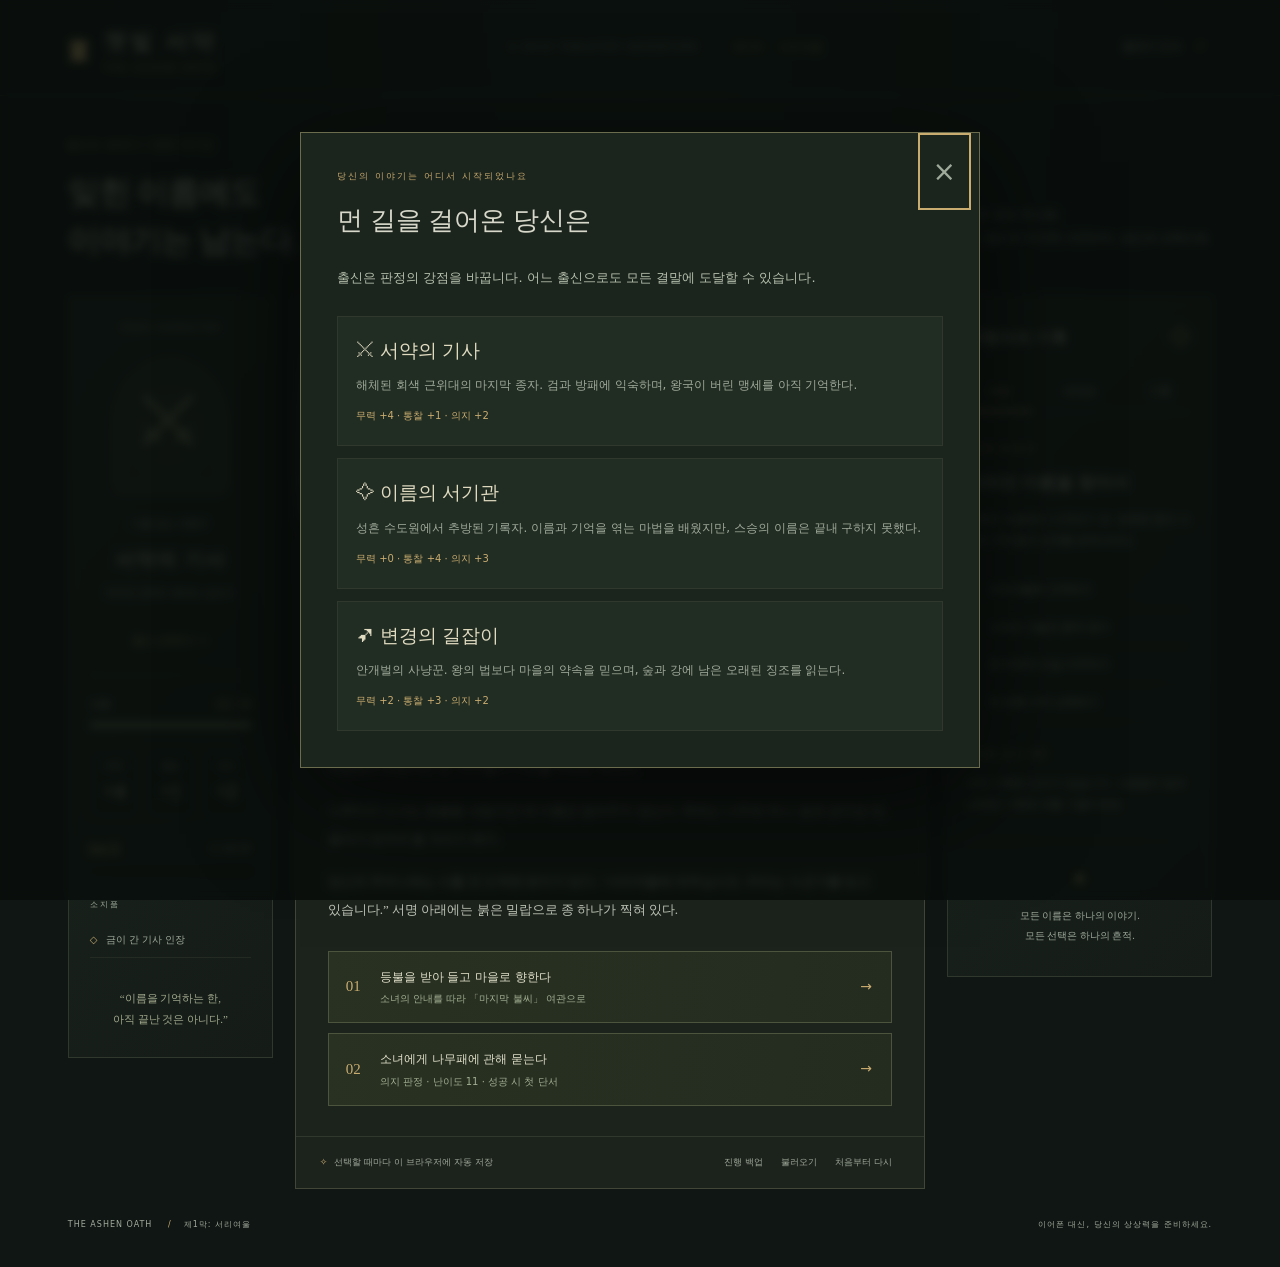
==== commit e5ee6e92: "Complete Ashen Oath with royal finale and branching epilogues" ====
--- a/ashen-oath/index.html
+++ b/ashen-oath/index.html
@@ -29,8 +29,8 @@
           <h1>잊힌 이름에도<br />이야기는 남는다.</h1>
         </div>
         <p class="intro-copy">
-          한 사람의 여행자, 스무 면의 주사위.<br />당신의 선택으로 쓰는 변경의
-          첫 번째 밤과 그 너머의 여정.
+          한 사람의 여행자, 스무 면의 주사위.<br />서리여울의 첫 밤에서 왕도의
+          마지막 서약까지, 당신의 선택으로.
         </p>
       </section>
       <!-- 큰 화면은 캐릭터·모험·기록서의 세 열, 작은 화면은 CSS 미디어 쿼리로 재배치합니다. -->
@@ -71,6 +71,7 @@
         <!-- 이야기·판정·전투·선택지를 담는 중앙 영역입니다. -->
         <section class="adventure" aria-label="모험 본문">
           <div
+            id="scene-art"
             class="scene-art"
             role="img"
             aria-label="별 아래 서 있는 서리여울의 종탑과 안개에 잠긴 중세 마을"
@@ -187,11 +188,17 @@
             ></section>
             <!-- 가능한 선택지만 StoryView가 버튼으로 생성합니다. 실제 허용 여부는 Adventure도 다시 검사합니다. -->
             <div id="choices" class="choices"></div>
-            <!-- 막 종료 때만 표시합니다. 첫 결말은 내보내기와 중반 계속하기, 중반 종료는 내보내기만 가능합니다. -->
+            <!-- 막 종료에는 계속하기, 캠페인 완결에는 결과 요약과 내보내기를 표시합니다. -->
             <div id="ending-tools" hidden>
               <p id="ending-note" class="ending-note">
                 첫 번째 모험이 끝났습니다. 이 선택은 더 큰 이야기의 시작입니다.
               </p>
+              <section
+                id="ending-summary"
+                class="ending-summary"
+                aria-label="게임 완료 요약"
+                hidden
+              ></section>
               <button id="export" class="primary">모험 기록 내려받기 ↓</button>
               <button id="continue-journey" class="primary" hidden>
                 중반부로 떠나기 →
@@ -200,9 +207,21 @@
           </div>
           <!-- 저장 상태와 다시 시작. 저장 권한이 없어도 게임을 계속할 수 있으며 여기에서 상태를 알립니다. -->
           <footer class="story-footer">
-            <span>✧ <span id="save-status">선택할 때마다 자동 저장</span></span
-            ><button id="restart" class="quiet">처음부터 다시</button>
+            <span>✧ <span id="save-status">선택할 때마다 자동 저장</span></span>
+            <div class="save-actions">
+              <button id="backup-save" class="quiet">진행 백업</button
+              ><button id="load-save" class="quiet">불러오기</button
+              ><button id="restart" class="quiet">처음부터 다시</button>
+            </div>
+            <input
+              id="save-file"
+              type="file"
+              accept=".json,application/json"
+              aria-label="진행 파일 선택"
+              hidden
+            />
           </footer>
+          <p id="save-message" class="save-message" role="alert" hidden></p>
         </section>
         <!-- JournalView 영역. tablist/tab/tabpanel 역할은 키보드와 보조기술이 탭 구조를 이해하도록 합니다. -->
         <aside class="journal-panel">
@@ -305,9 +324,19 @@
       </p>
       <p>
         공격·결정타·응급 처치·후퇴를 선택할 수 있습니다. 패배와 후퇴는 경험치가
-        없으며, 패배하면 기력 1로 야영지에 돌아옵니다. 야영지의 휴식은 기력을
-        전부 회복합니다. 레벨업할 때도 기력을 전부 회복하며 최대 기력과 능력치가
-        증가합니다.
+        없으며, 패배하면 기력 1로 안전한 거점이나 확보한 통로에 돌아옵니다.
+        휴식은 기력을 전부 회복합니다. 레벨업할 때도 기력을 전부 회복하며 최대
+        기력과 능력치가 증가합니다.
+      </p>
+      <p>
+        중반부를 마치면 왕도에서 Lv.8까지 성장할 수 있습니다. 조사와 두 단계
+        최종 보스를 지나 마지막 서약과 후일담으로 완결됩니다. 보스 사이에도
+        회복하고 훈련할 수 있습니다.
+      </p>
+      <p>
+        「진행 백업」으로 JSON을 내려받고 「불러오기」로 이어갈 수 있습니다.
+        현재 진행을 교체하기 전에 확인하며, 잘못된 파일은 진행을 바꾸지
+        않습니다. Markdown 모험 기록은 읽기용이며 불러올 수 없습니다.
       </p>
     </dialog>
     <!-- 초기화 확인. 취소하면 그대로 두고 확인 버튼만 새 모험을 요청합니다. -->
@@ -336,6 +365,19 @@
         </button>
       </div>
     </dialog>
+    <!-- 백업을 읽어도 사용자가 확인해야 현재 진행을 교체합니다. 취소·Esc는 상태를 바꾸지 않습니다. -->
+    <dialog
+      id="save-import-dialog"
+      aria-labelledby="import-title"
+      aria-describedby="import-description"
+    >
+      <h2 id="import-title">저장한 여정을 불러올까요?</h2>
+      <p id="import-description"></p>
+      <div class="dialog-actions">
+        <button id="cancel-import" class="quiet">현재 여정 유지</button
+        ><button id="confirm-import" class="primary">이 기록 불러오기</button>
+      </div>
+    </dialog>
     <!-- 정적 HTML 요소 뒤에서 실행합니다. ES 모듈은 HTTP 서버로 제공해야 하며 app.mjs가 전체 앱을 시작합니다. -->
     <script type="module" src="app.mjs"></script>
   </body>
--- a/ashen-oath/style.css
+++ b/ashen-oath/style.css
@@ -1084,7 +1084,67 @@
   }
 }
 
-/* 성장과 전투는 기존 기록서 색상과 동일한 팔레트를 사용합니다. */
+/* 최종막은 같은 SVG를 옅은 청색으로 바꾸어 왕도 도착을 구분합니다. */
+.scene-art[data-act="3"] svg {
+  filter: hue-rotate(18deg) saturate(0.7);
+}
+.ending-summary {
+  padding: 20px;
+  border: 1px solid var(--gold);
+  background: #222c20;
+  margin: 20px 0;
+}
+.ending-summary h3 {
+  font: 21px/1.6 var(--serif);
+  font-weight: 400;
+  color: var(--gold);
+  margin-top: 0;
+}
+.ending-statistics {
+  display: grid;
+  grid-template-columns: 110px minmax(0, 1fr);
+  gap: 12px;
+  font-size: 12px;
+}
+.ending-statistics dt {
+  color: var(--muted);
+}
+.ending-statistics dd {
+  margin: 0;
+  color: #e0ddc5;
+  overflow-wrap: anywhere;
+}
+.ending-credits {
+  color: var(--gold);
+  font-size: 10px;
+  letter-spacing: 2px;
+  text-align: center;
+  border-top: 1px solid var(--line);
+  padding-top: 18px;
+}
+.story-footer {
+  flex-wrap: wrap;
+}
+.save-actions {
+  display: flex;
+  flex-wrap: wrap;
+  gap: 2px;
+}
+.save-message {
+  color: #dfb898;
+  font-size: 12px;
+  padding: 8px 20px;
+}
+@media (max-width: 620px) {
+  .ending-summary {
+    padding: 14px;
+  }
+  .ending-statistics {
+    grid-template-columns: 90px minmax(0, 1fr);
+    gap: 10px;
+    font-size: 11px;
+  }
+}
 /* 레벨·경험치 영역. 기력 막대와 별도로 성장 진행을 표시합니다. */
 .progression {
   margin-top: 20px;
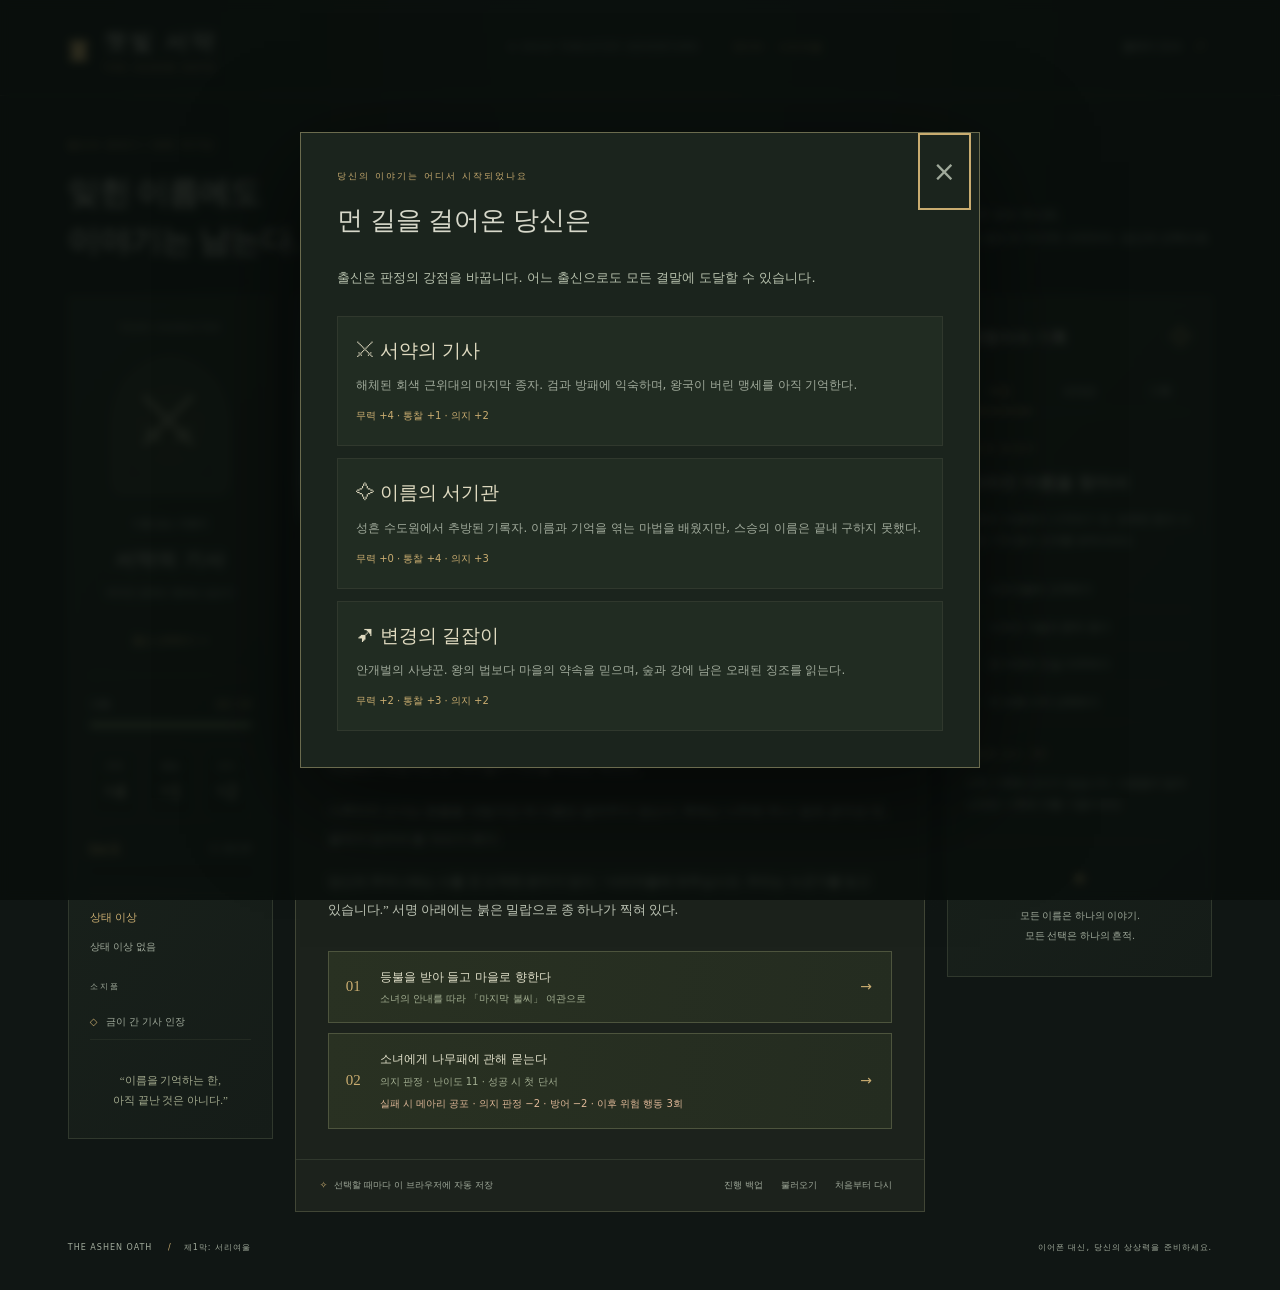
==== commit 762f9984: "Add failure debuffs with treatment and compatible save migration" ====
--- a/ashen-oath/index.html
+++ b/ashen-oath/index.html
@@ -62,6 +62,13 @@
             </div>
             <div class="experience-track"><div id="experience-bar"></div></div>
           </div>
+          <!-- 남은 횟수와 해제 방법은 StatusView가 표시하며 모바일에서도 숨기지 않습니다. -->
+          <section
+            id="status-effects"
+            class="status-effects"
+            aria-label="현재 상태 이상"
+            aria-live="polite"
+          ></section>
           <p class="eyebrow inventory-label">소지품</p>
           <ul id="inventory" class="inventory"></ul>
           <div class="character-foot">
@@ -323,10 +330,18 @@
         안내를 확인한 뒤 전투를 시작합니다.
       </p>
       <p>
+        판정에 실패하면 갈대 상처(무력·피해 감소), 기억 혼탁(통찰·명중 감소),
+        메아리 공포(의지·방어 감소) 중 하나가 생깁니다. 전투에서 빗나가도 공포가
+        생깁니다. 이후 판정·공격·응급 처치 3회 동안 적용되며, 같은 상태는 강도
+        대신 기간만 갱신됩니다. 이동·후퇴로는 기간이 줄지 않습니다.
+      </p>
+      <p>
         공격·결정타·응급 처치·후퇴를 선택할 수 있습니다. 패배와 후퇴는 경험치가
         없으며, 패배하면 기력 1로 안전한 거점이나 확보한 통로에 돌아옵니다.
-        휴식은 기력을 전부 회복합니다. 레벨업할 때도 기력을 전부 회복하며 최대
-        기력과 능력치가 증가합니다.
+        휴식은 기력을 전부 회복하고 모든 상태 이상을 해제합니다. 응급 처치는
+        먼저 걸린 상태 하나를 해제하며, 기력이 가득해도 사용할 수 있습니다.
+        레벨업은 기력을 회복하고 최대 기력·능력치를 높이지만 상태 이상은
+        남습니다.
       </p>
       <p>
         중반부를 마치면 왕도에서 Lv.8까지 성장할 수 있습니다. 조사와 두 단계
--- a/ashen-oath/style.css
+++ b/ashen-oath/style.css
@@ -1306,3 +1306,64 @@
     grid-template-columns: 1fr;
   }
 }
+
+/* 상태는 캐릭터 패널 안에 표시합니다. 감소한 수치와 해제 방법을 색상 외에 글로도 안내합니다. */
+.status-effects {
+  margin-top: 20px;
+  padding-top: 15px;
+  border-top: 1px solid var(--line);
+  text-align: left;
+}
+.status-effects h3 {
+  font-size: 11px;
+  font-weight: 400;
+  color: var(--gold);
+  margin: 0 0 10px;
+}
+.status-clear {
+  font-size: 10px;
+  color: var(--muted);
+  margin: 0;
+}
+.status-card {
+  padding: 10px;
+  margin: 8px 0;
+  background: #30241e;
+  border-left: 2px solid #bf8e6d;
+}
+.status-card strong {
+  font-size: 11px;
+  color: #e4b99b;
+}
+.status-card p,
+.status-card small,
+.status-help {
+  display: block;
+  font-size: 10px;
+  line-height: 1.8;
+  color: #c3b5a5;
+  margin: 5px 0 0;
+  overflow-wrap: anywhere;
+}
+.stat-reduced strong {
+  color: #e4b99b;
+}
+.status-event,
+.check-risk {
+  display: block;
+  font-size: 10px;
+  color: #dfb898;
+  line-height: 1.8;
+  margin-top: 5px;
+}
+.combat-modifiers {
+  font-size: 11px;
+  line-height: 1.8;
+  color: #c9b89e;
+}
+@media (max-width: 620px) {
+  .status-effects {
+    grid-column: 1 / -1;
+    margin-top: 14px;
+  }
+}
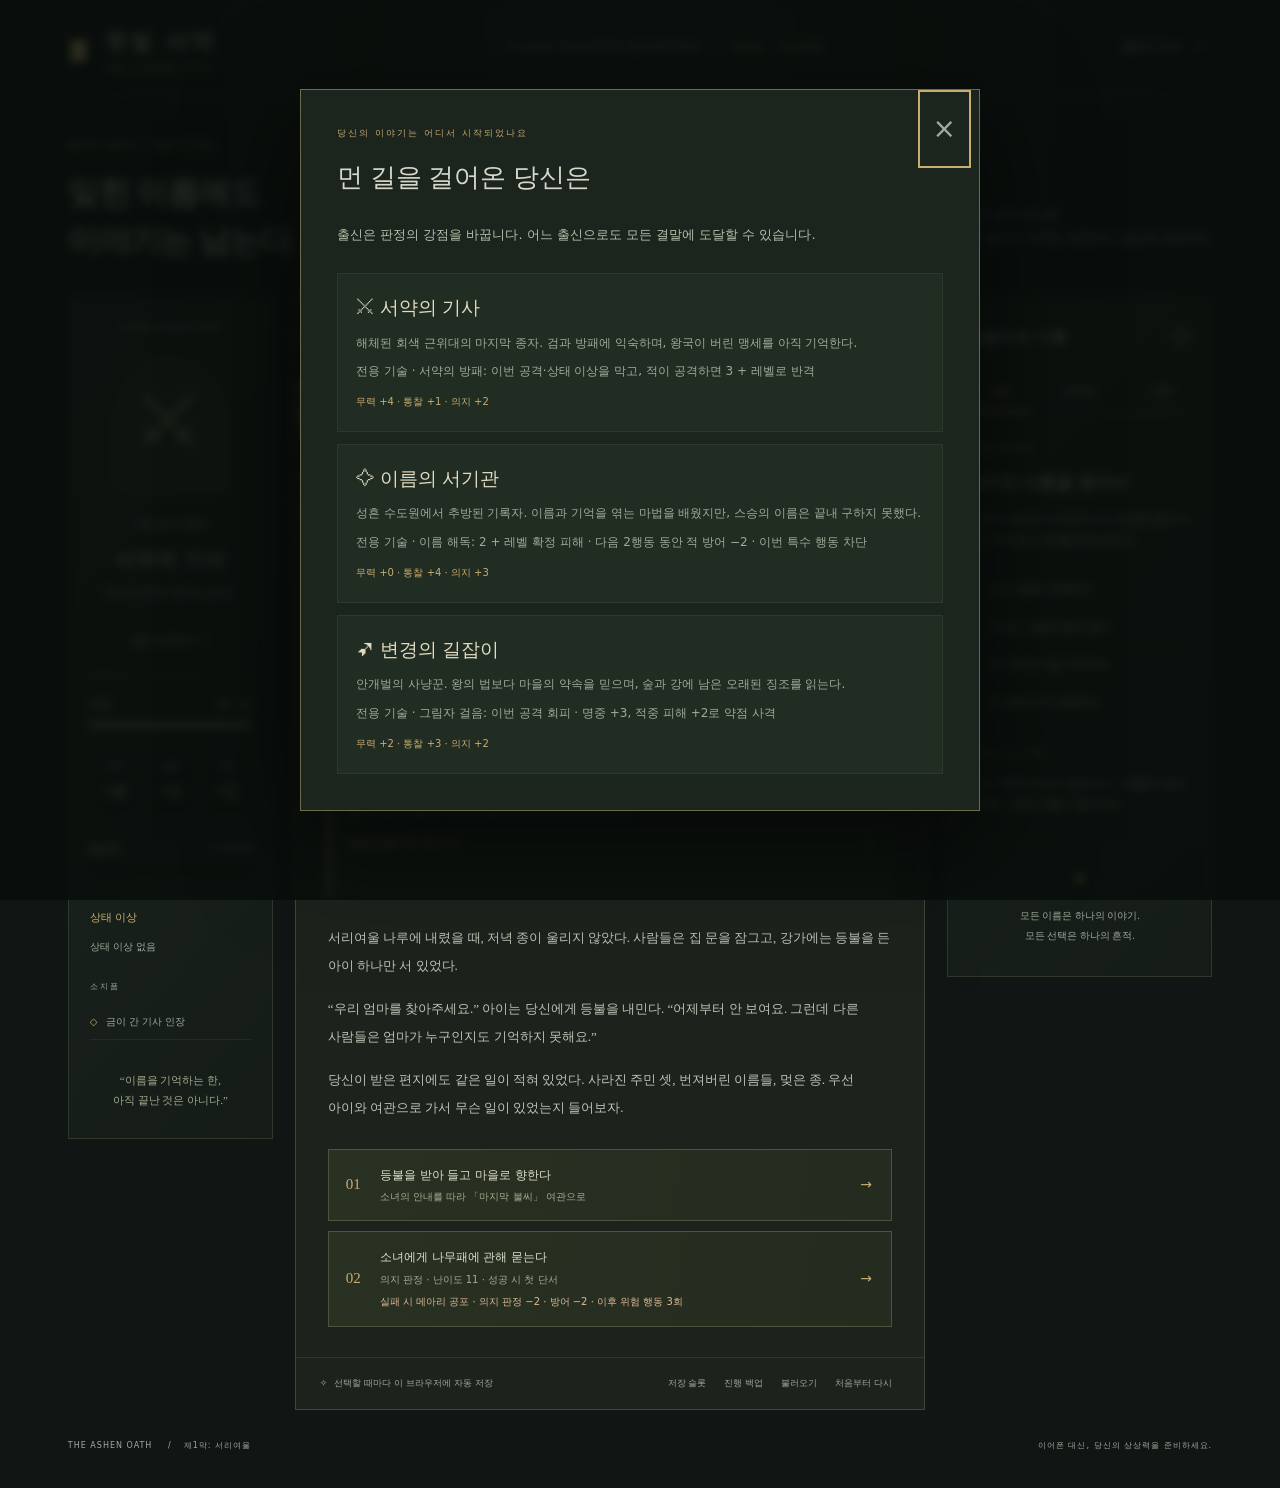
==== commit 51781a74: "Refresh campaign storytelling, add tactical combat and illustrated scenes" ====
--- a/ashen-oath/index.html
+++ b/ashen-oath/index.html
@@ -83,6 +83,14 @@
             role="img"
             aria-label="별 아래 서 있는 서리여울의 종탑과 안개에 잠긴 중세 마을"
           >
+            <!-- 이미지가 없거나 로드되지 않을 때에는 아래 SVG 풍경을 보여줍니다. -->
+            <img
+              id="scene-image"
+              class="scene-image"
+              alt=""
+              decoding="async"
+              fetchpriority="high"
+            />
             <!-- 직접 그린 마을 풍경. viewBox는 내부 좌표계이고 preserveAspectRatio는 영역에 맞춰 비율을 유지하며 자릅니다. -->
             <svg
               viewBox="0 0 900 350"
@@ -185,6 +193,16 @@
             ></div>
             <!-- 대표 대사가 없는 장면에서는 quote를 숨기며, 본문과 선택지 내용은 textContent로 안전하게 생성합니다. -->
             <blockquote id="quote"></blockquote>
+            <!-- 현재 목표와 사건 요약은 이미 확인한 정보만 보여줍니다. -->
+            <section class="story-brief" aria-label="현재 목표와 사건 정리">
+              <p class="eyebrow">지금 해야 할 일</p>
+              <h3 id="story-objective"></h3>
+              <p id="story-recap"></p>
+              <details>
+                <summary>등장인물 한눈에 보기</summary>
+                <p id="story-people"></p>
+              </details>
+            </section>
             <div id="prose" class="prose"></div>
             <!-- CombatView 영역: 전투 시작 전에는 숨기고, 전투 중에는 일반 이야기 선택지 대신 행동 버튼을 보여줍니다. -->
             <section
@@ -216,6 +234,7 @@
           <footer class="story-footer">
             <span>✧ <span id="save-status">선택할 때마다 자동 저장</span></span>
             <div class="save-actions">
+              <button id="manage-slots" class="quiet">저장 슬롯</button>
               <button id="backup-save" class="quiet">진행 백업</button
               ><button id="load-save" class="quiet">불러오기</button
               ><button id="restart" class="quiet">처음부터 다시</button>
@@ -322,7 +341,10 @@
         수 있습니다. 진행은 이 브라우저에 자동 저장됩니다. 비공개 모드나 저장
         공간 제한 시에는 저장되지 않을 수 있습니다.
       </p>
-      <p class="muted">소리·외부 이미지·계정 연결 없이 플레이할 수 있습니다.</p>
+      <p class="muted">
+        소리·계정 연결 없이 플레이할 수 있습니다. 일러스트는 게임 파일에
+        포함됩니다.
+      </p>
       <p>
         첫 결말 뒤 「중반부로 떠나기」를 선택하면 전투와 성장이 시작됩니다.
         플레이어 레벨이 몬스터보다 높으면 경험치가 늘고, 낮으면 줄어듭니다. 한
@@ -332,7 +354,7 @@
       <p>
         판정에 실패하면 갈대 상처(무력·피해 감소), 기억 혼탁(통찰·명중 감소),
         메아리 공포(의지·방어 감소) 중 하나가 생깁니다. 전투에서 빗나가도 공포가
-        생깁니다. 이후 판정·공격·응급 처치 3회 동안 적용되며, 같은 상태는 강도
+        생깁니다. 이후 이야기 판정·전투 행동 3회 동안 적용되며, 같은 상태는 강도
         대신 기간만 갱신됩니다. 이동·후퇴로는 기간이 줄지 않습니다.
       </p>
       <p>
@@ -344,6 +366,18 @@
         남습니다.
       </p>
       <p>
+        전투에서는 적의 이번 행동이 먼저 표시됩니다. 강타에는 방어를, 힘
+        모으기에는 방해 공격을 써보세요. 출신 기술은 기사 ‘서약의 방패’, 서기관
+        ‘이름 해독’, 길잡이 ‘그림자 걸음’이며 다른 행동 3회 뒤 다시 사용할 수
+        있습니다. 조사한 단서는 한 전투에 한 번 적의 특수 행동을 끊고 방어를
+        낮춥니다.
+      </p>
+      <p>
+        ‘상태별 치료 도구’에는 약초 붕대·이름 수첩·동료의 호명이 각각 한 번씩
+        준비됩니다. 지정한 상태를 치료하는 동안에도 적은 행동합니다. 중요한 선택
+        전에는 ‘저장 슬롯’에서 세 개의 기록을 따로 남길 수 있습니다.
+      </p>
+      <p>
         중반부를 마치면 왕도에서 Lv.8까지 성장할 수 있습니다. 조사와 두 단계
         최종 보스를 지나 마지막 서약과 후일담으로 완결됩니다. 보스 사이에도
         회복하고 훈련할 수 있습니다.
@@ -357,7 +391,10 @@
     <!-- 초기화 확인. 취소하면 그대로 두고 확인 버튼만 새 모험을 요청합니다. -->
     <dialog id="restart-dialog" aria-labelledby="restart-title">
       <h2 id="restart-title">새로운 여정을 시작할까요?</h2>
-      <p>현재 진행과 저장된 선택 기록이 지워집니다.</p>
+      <p>
+        현재 자동 저장을 새 게임으로 교체합니다. 수동 슬롯과 다운로드한 백업은
+        남습니다.
+      </p>
       <div class="dialog-actions">
         <button id="cancel-restart" class="quiet">계속 플레이</button
         ><button id="confirm-restart" class="primary">새로 시작</button>
@@ -380,6 +417,29 @@
         </button>
       </div>
     </dialog>
+    <!-- 자동 저장과 분리한 수동 슬롯. 덮어쓰기·불러오기는 별도 확인창을 거칩니다. -->
+    <dialog id="save-slots-dialog" aria-labelledby="slots-title">
+      <form method="dialog">
+        <button class="dialog-close quiet" aria-label="저장 슬롯 닫기">
+          ×
+        </button>
+      </form>
+      <p class="eyebrow">여정의 갈림길</p>
+      <h2 id="slots-title">직접 저장하는 세 개의 기록</h2>
+      <p>
+        자동 저장과 별개입니다. 중요한 선택 전에 저장해 다른 길도 살펴보세요.
+      </p>
+      <div id="save-slots-list"></div>
+      <p id="slots-message" role="status"></p>
+    </dialog>
+    <dialog id="slot-confirm-dialog" aria-labelledby="slot-confirm-title">
+      <h2 id="slot-confirm-title"></h2>
+      <p id="slot-confirm-description"></p>
+      <div class="dialog-actions">
+        <button id="cancel-slot-action" class="quiet">취소</button
+        ><button id="confirm-slot-action" class="primary">확인</button>
+      </div>
+    </dialog>
     <!-- 백업을 읽어도 사용자가 확인해야 현재 진행을 교체합니다. 취소·Esc는 상태를 바꾸지 않습니다. -->
     <dialog
       id="save-import-dialog"
--- a/ashen-oath/style.css
+++ b/ashen-oath/style.css
@@ -1367,3 +1367,135 @@
     margin-top: 14px;
   }
 }
+
+/* 새 일러스트는 원본 비율을 유지하며 카드에 맞춥니다. 미로딩 시 SVG가 남습니다. */
+.scene-image {
+  position: absolute;
+  inset: 0;
+  width: 100%;
+  height: 100%;
+  object-fit: cover;
+  object-position: center;
+  opacity: 0;
+}
+.scene-art[data-art-loaded="true"] .scene-image {
+  opacity: 1;
+}
+.scene-art[data-art-loaded="true"] svg {
+  visibility: hidden;
+}
+.scene-art::after {
+  pointer-events: none;
+}
+.art-caption {
+  z-index: 2;
+  text-shadow: 0 2px 5px #000;
+}
+.story-brief {
+  border-left: 2px solid var(--gold);
+  background: #202b21;
+  padding: 15px 18px;
+  margin: 20px 0 28px;
+}
+.story-brief .eyebrow {
+  margin: 0 0 6px;
+}
+.story-brief h3 {
+  font-size: 15px;
+  font-weight: 400;
+  line-height: 1.8;
+  color: #e0d7b7;
+  margin: 0;
+}
+.story-brief > p:not(.eyebrow),
+.story-brief details {
+  font-size: 11px;
+  line-height: 1.9;
+  color: #abb5a5;
+}
+.story-brief details {
+  margin-top: 10px;
+}
+.story-brief summary {
+  cursor: pointer;
+  color: var(--gold);
+}
+.enemy-intent {
+  border: 1px solid #68745b;
+  background: #202c24;
+  padding: 15px 18px;
+  margin: 18px 0;
+}
+.enemy-intent .eyebrow {
+  margin: 0 0 5px;
+}
+.enemy-intent h4 {
+  font-size: 19px;
+  color: #dfd5b3;
+  margin: 0 0 7px;
+  font-weight: 400;
+}
+.enemy-intent > p:last-child {
+  font-size: 12px;
+  line-height: 1.8;
+  margin: 0;
+}
+.intent-heavy,
+.intent-hex {
+  border-color: #b78965;
+  background: #33271f;
+}
+.combat-action small {
+  display: block;
+  color: #c2b39c;
+  font-size: 10px;
+  margin-top: 6px;
+}
+.combat-supplies {
+  margin-top: 20px;
+  font-size: 12px;
+  color: var(--gold);
+}
+.combat-supplies summary {
+  cursor: pointer;
+  padding: 8px 0;
+}
+.combat-supplies .combat-actions {
+  margin-top: 10px;
+}
+.save-slot {
+  padding: 18px 0;
+  border-top: 1px solid var(--line);
+}
+.save-slot h3 {
+  font-size: 15px;
+  font-weight: 400;
+  color: var(--gold);
+  margin: 0 0 8px;
+}
+.save-slot p {
+  font-size: 12px;
+  line-height: 1.8;
+  margin: 0 0 10px;
+}
+.save-slot .dialog-actions {
+  margin-top: 0;
+}
+#save-slots-dialog {
+  width: min(620px, calc(100vw - 32px));
+}
+#slots-message {
+  font-size: 12px;
+  color: #dacaa5;
+}
+@media (max-width: 620px) {
+  .story-brief {
+    padding: 12px 14px;
+  }
+  .story-brief h3 {
+    font-size: 13px;
+  }
+  .enemy-intent {
+    padding: 13px;
+  }
+}
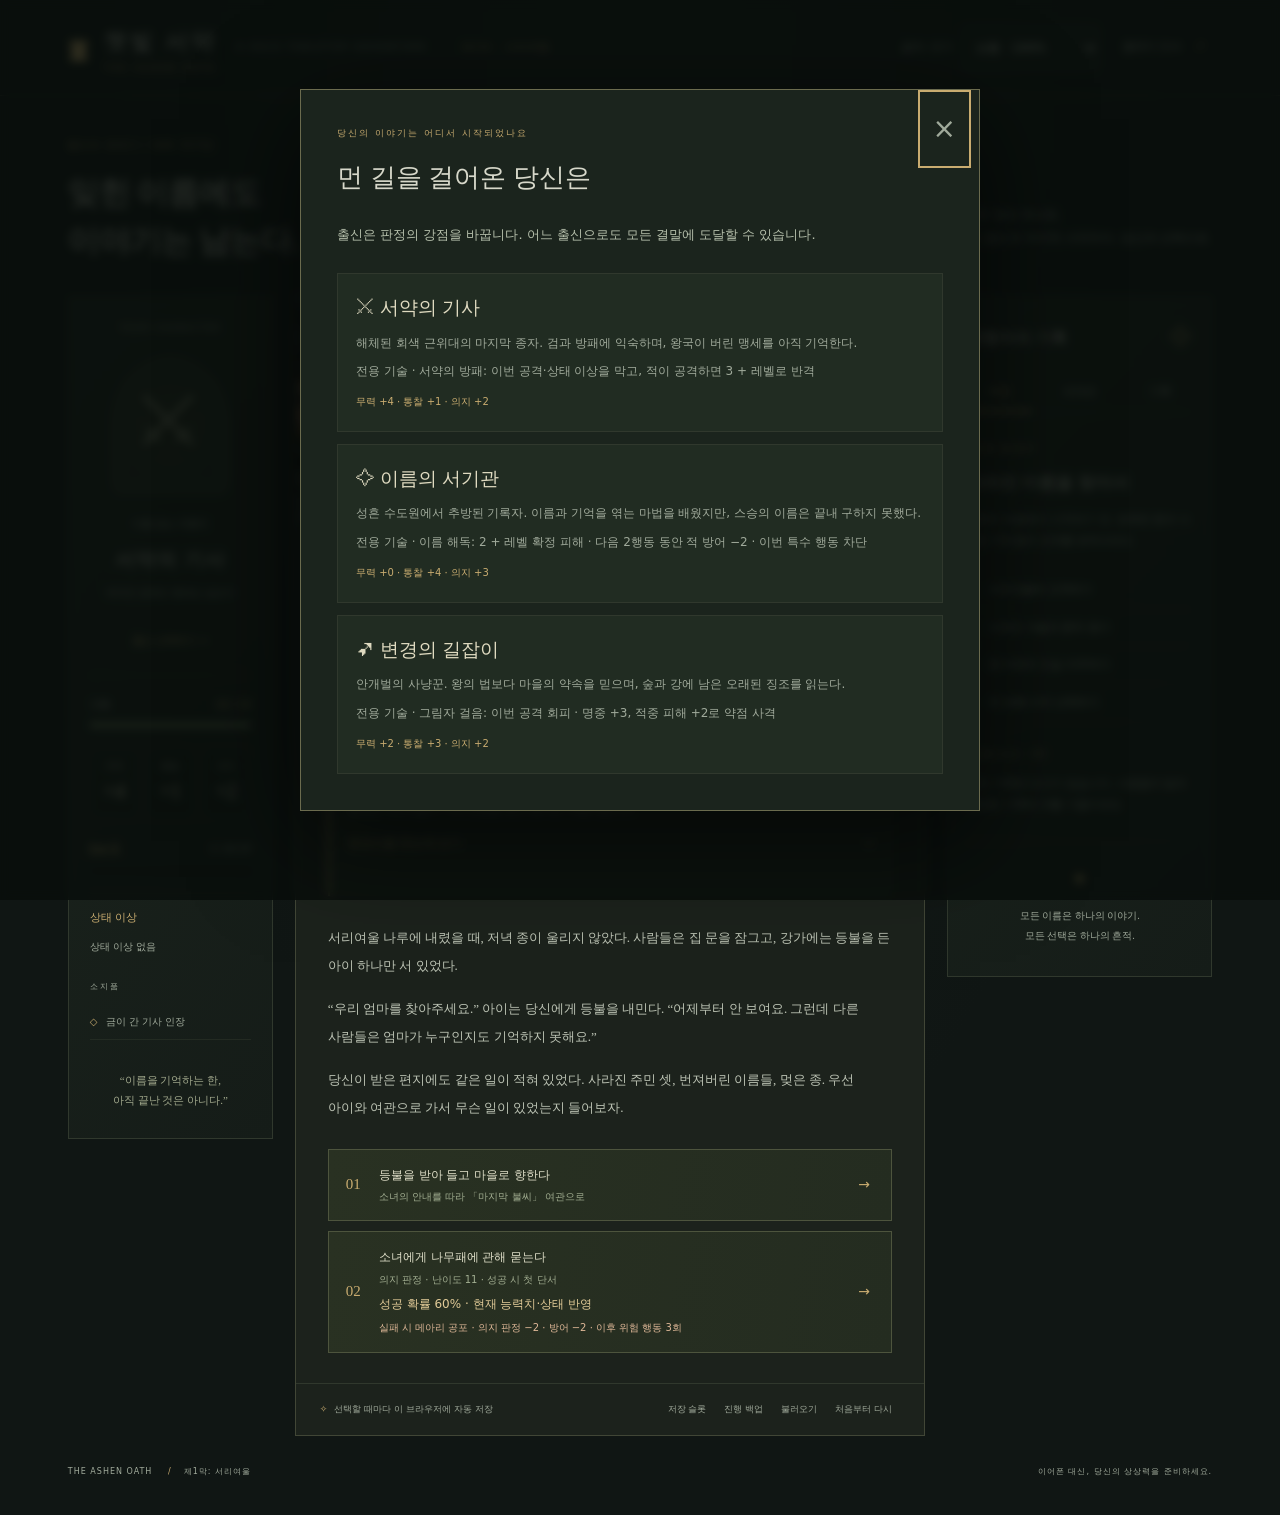
==== commit 371d2b4c: "Add persistent text size settings and skill check probabilities" ====
--- a/ashen-oath/index.html
+++ b/ashen-oath/index.html
@@ -18,7 +18,22 @@
       <div class="edition">
         A SOLO TABLETOP ADVENTURE <span id="act-label">제1막 · 서리여울</span>
       </div>
-      <button id="help" class="quiet">플레이 안내 <span>↗</span></button>
+      <div class="topbar-actions">
+        <!-- 화면 설정은 모험 기록과 별도로 보관해 새 게임에서도 유지합니다. -->
+        <div class="reading-settings">
+          <label for="text-size">글자 크기</label>
+          <select id="text-size">
+            <option value="90">작게 · 90%</option>
+            <option value="100" selected>보통 · 100%</option>
+            <option value="115">크게 · 115%</option>
+            <option value="130">아주 크게 · 130%</option>
+          </select>
+          <span id="reading-settings-message" role="status" hidden>
+            글자 크기는 이번 접속에만 적용됩니다. 브라우저에서 설정을 저장할 수 없습니다.
+          </span>
+        </div>
+        <button id="help" class="quiet">플레이 안내 <span>↗</span></button>
+      </div>
     </header>
     <!-- 게임 본체. 정적인 레이아웃은 HTML에 두고 진행에 따른 내용은 각 View가 채웁니다. -->
     <main>
@@ -330,6 +345,8 @@
       <p>
         위험한 행동은 <strong>d20 + 능력치 ≥ 난이도</strong>로 판정합니다. 20은
         항상 성공, 1은 항상 실패입니다. 선택하면 주사위가 자동으로 굴러갑니다.
+        선택지의 성공 확률은 현재 능력치와 상태 이상, 자연 1·20 규칙을 반영한
+        값이며 주사위를 미리 굴리지 않습니다.
       </p>
       <p>
         초반부의 판정에 실패해도 이야기는 계속됩니다. 기력을 잃거나 단서를 놓칠
--- a/ashen-oath/style.css
+++ b/ashen-oath/style.css
@@ -6,6 +6,8 @@
 /* 공통 디자인 변수. --gold 같은 CSS 변수를 바꾸면 여러 패널의 색상이 함께 바뀝니다. color-scheme은 기본 컨트롤도 어두운 배경에 맞춥니다. */
 :root {
   color-scheme: dark;
+  /* 브라우저 기본 글자 크기를 존중하고 사용자가 선택한 배율을 적용합니다. */
+  font-size: calc(100% * var(--text-scale, 1));
   --bg: #101614;
   --panel: #171f1b;
   --line: #30382d;
@@ -26,7 +28,7 @@
     radial-gradient(ellipse at 50% 0%, #24302966, transparent 60%), var(--bg);
   color: var(--text);
   font-family: var(--sans);
-  font-size: 14px;
+  font-size: 0.875rem;
   line-height: 1.7;
 }
 button,
@@ -66,6 +68,7 @@
 }
 /* 상단 로고·막 표시·도움말. Flex로 양끝을 배치하며 화면 너비에 맞게 간격을 유지합니다. */
 .topbar {
+  flex-wrap: wrap;
   min-height: 96px;
   padding: 20px 5.3%;
   border-bottom: 1px solid var(--line);
@@ -80,25 +83,25 @@
   align-items: center;
   gap: 14px;
   font-family: var(--serif);
-  font-size: 23px;
+  font-size: 1.4375rem;
   letter-spacing: 3px;
 }
 .brand small {
   display: block;
-  font: 8px var(--sans);
+  font: 0.5rem var(--sans);
   letter-spacing: 3px;
   color: var(--gold);
   margin-top: 3px;
 }
 .sigil {
-  font-size: 38px;
+  font-size: 2.375rem;
   color: var(--gold);
   line-height: 1;
 }
 /* 넓은 화면에서만 보이는 게임 형식과 현재 막 표시입니다. */
 .edition {
   color: var(--muted);
-  font-size: 9px;
+  font-size: 0.5625rem;
   letter-spacing: 2px;
 }
 .edition span {
@@ -109,7 +112,7 @@
 .quiet {
   border: 0;
   background: transparent;
-  font-size: 11px;
+  font-size: 0.6875rem;
   color: var(--muted);
   padding: 8px;
 }
@@ -133,7 +136,7 @@
 }
 /* 장·막·분류처럼 제목 위에 붙는 작은 표제의 공통 스타일입니다. */
 .eyebrow {
-  font-size: 9px;
+  font-size: 0.5625rem;
   letter-spacing: 2px;
   font-weight: 500;
   color: var(--gold);
@@ -141,14 +144,14 @@
 }
 .masthead h1 {
   font-family: var(--serif);
-  font-size: clamp(27px, 2.5vw, 38px);
+  font-size: clamp(1.6875rem, calc(2.5vw * var(--text-scale, 1)), 2.375rem);
   font-weight: 400;
   line-height: 1.5;
   letter-spacing: -1px;
   margin: 0;
 }
 .intro-copy {
-  font-size: 12px;
+  font-size: 0.75rem;
   line-height: 1.9;
   color: var(--muted);
   padding-bottom: 3px;
@@ -172,7 +175,7 @@
   text-align: center;
 }
 .character-panel > .eyebrow {
-  font-size: 8px;
+  font-size: 0.5rem;
   letter-spacing: 2px;
   color: var(--muted);
 }
@@ -190,7 +193,7 @@
 }
 .portrait > span {
   font-family: Georgia, serif;
-  font-size: 60px;
+  font-size: 3.75rem;
   color: #b6bb9e;
   filter: drop-shadow(0 5px 5px #000);
 }
@@ -203,20 +206,20 @@
 }
 /* 작은 안내 텍스트와 낮은 강조 색상을 재사용합니다. */
 .tiny {
-  font-size: 10px;
+  font-size: 0.625rem;
 }
 .muted {
   color: var(--muted);
 }
 .character-panel h2 {
   font-family: var(--serif);
-  font-size: 20px;
+  font-size: 1.25rem;
   font-weight: 400;
   letter-spacing: 1px;
   margin: 5px 0;
 }
 .character-subtitle {
-  font-size: 10px;
+  font-size: 0.625rem;
   color: var(--muted);
   min-height: 34px;
   margin: 8px 0;
@@ -226,7 +229,7 @@
   border: 0;
   background: none;
   color: var(--gold);
-  font-size: 10px;
+  font-size: 0.625rem;
   padding: 6px;
 }
 .text-button span {
@@ -245,10 +248,10 @@
 .health-label {
   display: flex;
   justify-content: space-between;
-  font-size: 10px;
+  font-size: 0.625rem;
 }
 .health-label strong {
-  font-size: 10px;
+  font-size: 0.625rem;
   font-weight: 400;
   color: var(--gold);
 }
@@ -277,18 +280,18 @@
 }
 .stat span {
   display: block;
-  font-size: 9px;
+  font-size: 0.5625rem;
   color: var(--muted);
 }
 .stat strong {
   font-family: var(--serif);
-  font-size: 20px;
+  font-size: 1.25rem;
   font-weight: 400;
   color: #ddd7bb;
 }
 /* 소지품 목록의 표제와 목록 여백입니다. */
 .inventory-label {
-  font-size: 9px;
+  font-size: 0.5625rem;
   margin: 25px 0 10px;
   text-align: left;
 }
@@ -298,7 +301,7 @@
   margin: 0;
   list-style: none;
   text-align: left;
-  font-size: 10px;
+  font-size: 0.625rem;
   color: var(--muted);
 }
 .inventory li {
@@ -314,7 +317,7 @@
 /* 캐릭터 패널 아래에 표시되는 짧은 인용문입니다. */
 .character-foot {
   font-family: var(--serif);
-  font-size: 11px;
+  font-size: 0.6875rem;
   line-height: 1.9;
   color: #a2a98d;
   margin: 30px 0 2px;
@@ -355,7 +358,7 @@
   display: flex;
   align-items: center;
   gap: 9px;
-  font-size: 10px;
+  font-size: 0.625rem;
   color: #e3ddc5;
 }
 .location-dot {
@@ -366,7 +369,7 @@
 }
 .coordinates {
   margin-left: auto;
-  font-size: 8px;
+  font-size: 0.5rem;
   letter-spacing: 2px;
   color: #b4bdae;
 }
@@ -381,19 +384,19 @@
   align-items: center;
 }
 .chapter-line .eyebrow {
-  font-size: 9px;
+  font-size: 0.5625rem;
   letter-spacing: 1.8px;
   margin: 0;
 }
 .chapter-line > span {
   font-family: var(--serif);
-  font-size: 15px;
+  font-size: 0.9375rem;
   color: #858e70;
 }
 /* 장면 제목. clamp로 화면 크기에 맞춰 글자 크기를 제한 범위 안에서 조절합니다. */
 .story-content h2 {
   font-family: var(--serif);
-  font-size: clamp(23px, 2.2vw, 30px);
+  font-size: clamp(1.4375rem, calc(2.2vw * var(--text-scale, 1)), 1.875rem);
   line-height: 1.5;
   font-weight: 400;
   letter-spacing: -0.5px;
@@ -404,7 +407,7 @@
 blockquote {
   font-family: var(--serif);
   color: var(--gold);
-  font-size: 13px;
+  font-size: 0.8125rem;
   margin: 0 0 23px;
   padding: 5px 0 5px 15px;
   border-left: 2px solid #7e724d;
@@ -412,7 +415,7 @@
 /* 이야기 문단. 긴 줄 간격과 단어 단위 줄바꿈으로 한국어 본문을 읽기 쉽게 합니다. */
 .prose {
   font-family: var(--serif);
-  font-size: 13px;
+  font-size: 0.8125rem;
   line-height: 2.15;
   color: #bdc4b5;
   word-break: keep-all;
@@ -433,7 +436,7 @@
   padding: 15px 17px;
   text-align: left;
   display: grid;
-  grid-template-columns: 25px 1fr 14px;
+  grid-template-columns: 1.5rem minmax(0, 1fr) 1rem;
   align-items: center;
   gap: 9px;
   width: 100%;
@@ -445,17 +448,18 @@
   transform: translateX(2px);
 }
 .choice-index {
-  font-family: var(--serif);
-  font-size: 15px;
+  white-space: nowrap;
+  font-family: var(--serif);
+  font-size: 0.9375rem;
   color: var(--gold);
 }
 .choice-title {
-  font-size: 12px;
+  font-size: 0.75rem;
   display: block;
   color: #e0dfc9;
 }
 .choice-detail {
-  font-size: 10px;
+  font-size: 0.625rem;
   color: #a3af92;
   display: block;
   margin-top: 3px;
@@ -471,7 +475,7 @@
   align-items: center;
   padding: 10px 24px;
   color: var(--muted);
-  font-size: 9px;
+  font-size: 0.5625rem;
   gap: 10px;
 }
 .story-footer > span {
@@ -482,7 +486,7 @@
   margin-left: 4px;
 }
 .story-footer .quiet {
-  font-size: 9px;
+  font-size: 0.5625rem;
 }
 /* 오른쪽 기록서 패널의 내부 여백입니다. 공통 테두리는 위쪽 규칙을 공유합니다. */
 .journal-panel {
@@ -493,11 +497,11 @@
   justify-content: space-between;
   align-items: center;
   font-family: var(--serif);
-  font-size: 16px;
+  font-size: 1rem;
 }
 .journal-mark {
   color: var(--gold);
-  font-size: 22px;
+  font-size: 1.375rem;
 }
 /* 여정·세계관·기록 탭. 선택 여부는 JavaScript가 aria-selected로 갱신합니다. */
 .tabs {
@@ -512,7 +516,7 @@
   border-bottom: 2px solid transparent;
   background: none;
   color: var(--muted);
-  font-size: 11px;
+  font-size: 0.6875rem;
   flex: 1;
 }
 /* 현재 선택한 탭에 금색 밑줄을 표시합니다. 접근성 속성과 시각 표시가 같은 상태를 사용합니다. */
@@ -527,18 +531,18 @@
 }
 /* 메인 퀘스트의 분류·제목·설명과 진행 목표 스타일입니다. */
 .quest-category {
-  font-size: 8px;
+  font-size: 0.5rem;
   letter-spacing: 2px;
   color: var(--gold);
 }
 .quest-title {
   font-family: var(--serif);
   font-weight: 400;
-  font-size: 17px;
+  font-size: 1.0625rem;
   margin: 9px 0 12px;
 }
 .quest-desc {
-  font-size: 11px;
+  font-size: 0.6875rem;
   line-height: 1.9;
   color: var(--muted);
 }
@@ -549,7 +553,7 @@
   margin: 20px 0 22px;
 }
 .objectives li {
-  font-size: 11px;
+  font-size: 0.6875rem;
   color: #b8c1ab;
   padding: 9px 0;
   border-bottom: 1px solid #30382d80;
@@ -560,14 +564,14 @@
   color: var(--gold);
 }
 .clue-heading {
-  font-size: 9px;
+  font-size: 0.5625rem;
   color: var(--gold);
   letter-spacing: 1px;
   margin: 24px 0 12px;
 }
 /* 수집한 단서를 작은 테두리 카드로 표시합니다. */
 .clue {
-  font-size: 10px;
+  font-size: 0.625rem;
   background: #2e3525;
   border: 1px solid #444d35;
   padding: 7px 9px;
@@ -583,11 +587,11 @@
   color: var(--gold);
 }
 .journal-bottom > span {
-  font-size: 20px;
+  font-size: 1.25rem;
 }
 .journal-bottom p {
   font-family: var(--serif);
-  font-size: 10px;
+  font-size: 0.625rem;
   line-height: 2;
   color: var(--muted);
 }
@@ -600,7 +604,7 @@
 /* 세계관 항목의 클릭 가능한 제목입니다. 오른쪽 기호는 가상 요소로 표시합니다. */
 summary {
   font-family: var(--serif);
-  font-size: 12px;
+  font-size: 0.75rem;
   cursor: pointer;
   color: #d3d2b7;
   list-style: none;
@@ -619,20 +623,20 @@
   content: "−";
 }
 .lore-tag {
-  font: 8px var(--sans);
+  font: 0.5rem var(--sans);
   color: var(--gold);
   display: block;
   margin-bottom: 4px;
 }
 details p {
-  font-size: 11px;
+  font-size: 0.6875rem;
   line-height: 1.95;
   color: var(--muted);
   word-break: keep-all;
   margin-bottom: 0;
 }
 .lore-hint {
-  font-size: 10px;
+  font-size: 0.625rem;
   line-height: 1.8;
   color: var(--muted);
   margin-top: 0;
@@ -646,21 +650,21 @@
 }
 .log-item strong {
   font-family: var(--serif);
-  font-size: 12px;
+  font-size: 0.75rem;
   font-weight: 400;
 }
 .log-item p {
-  font-size: 10px;
+  font-size: 0.625rem;
   color: var(--muted);
   line-height: 1.9;
 }
 .log-roll {
   color: var(--gold);
-  font-size: 9px;
+  font-size: 0.5625rem;
 }
 /* 페이지 하단의 작품명·현재 막·짧은 안내입니다. */
 .page-footer {
-  font-size: 8px;
+  font-size: 0.5rem;
   color: var(--muted);
   letter-spacing: 1px;
   display: flex;
@@ -698,22 +702,22 @@
   color: #1a2019;
   clip-path: polygon(50% 0, 96% 25%, 96% 75%, 50% 100%, 4% 75%, 4% 25%);
   font-family: var(--serif);
-  font-size: 23px;
+  font-size: 1.4375rem;
 }
 .roll-label {
   color: var(--gold);
-  font-size: 11px;
+  font-size: 0.6875rem;
 }
 .roll-result p {
   font-family: var(--serif);
-  font-size: 12px;
+  font-size: 0.75rem;
   line-height: 1.9;
   color: #c9ccba;
   margin: 7px 0 0;
 }
 /* 막 종료 안내와 주요 행동 버튼의 스타일입니다. */
 .ending-note {
-  font-size: 12px;
+  font-size: 0.75rem;
   color: var(--gold);
   line-height: 1.9;
   border-top: 1px solid var(--line);
@@ -724,7 +728,7 @@
   border: 1px solid #c3ab77;
   color: #171e16;
   padding: 12px 18px;
-  font-size: 12px;
+  font-size: 0.75rem;
 }
 .primary:hover {
   background: #d1b577;
@@ -751,11 +755,11 @@
 dialog h2 {
   font-family: var(--serif);
   font-weight: 400;
-  font-size: 26px;
+  font-size: 1.625rem;
   margin-top: 10px;
 }
 dialog > p:not(.eyebrow) {
-  font-size: 13px;
+  font-size: 0.8125rem;
   line-height: 2;
   color: #b6c0ac;
 }
@@ -764,10 +768,10 @@
   position: absolute;
   right: 15px;
   top: 7px;
-  font-size: 28px;
+  font-size: 1.75rem;
 }
 .dialog-intro {
-  font-size: 12px;
+  font-size: 0.75rem;
   color: var(--muted);
   margin-bottom: 25px;
 }
@@ -787,17 +791,17 @@
 }
 .origin-card strong {
   font-family: var(--serif);
-  font-size: 19px;
+  font-size: 1.1875rem;
   font-weight: 400;
   color: #dfdac0;
 }
 .origin-card p {
-  font-size: 12px;
+  font-size: 0.75rem;
   color: var(--muted);
   margin: 8px 0;
 }
 .origin-card small {
-  font-size: 10px;
+  font-size: 0.625rem;
   color: var(--gold);
 }
 /* 대화상자 하단의 취소·확인 버튼을 오른쪽으로 모읍니다. */
@@ -810,7 +814,7 @@
 /* 기력 1의 부상 안내를 일반 문단과 구분합니다. */
 .wounded {
   color: #d0a28b;
-  font-size: 11px;
+  font-size: 0.6875rem;
   line-height: 1.9;
   padding: 10px;
   border-left: 2px solid #a2775c;
@@ -828,7 +832,7 @@
     padding: 34px 42px;
   }
   .prose {
-    font-size: 14px;
+    font-size: 0.875rem;
   }
 }
 /* 작은 데스크톱: 세 열을 유지하되 패널 너비·여백·그림 높이를 줄입니다. */
@@ -857,13 +861,13 @@
     display: none;
   }
   .character-panel h2 {
-    font-size: 18px;
+    font-size: 1.125rem;
   }
   .scene-art {
     height: 215px;
   }
   .prose {
-    font-size: 12px;
+    font-size: 0.75rem;
   }
   .portrait {
     width: 100px;
@@ -905,7 +909,7 @@
     margin-top: 30px;
   }
   .intro-copy {
-    font-size: 10px;
+    font-size: 0.625rem;
   }
 }
 /* 모바일: 한 열 레이아웃으로 바꾸고 캐릭터 정보를 가로 요약 카드로 재배치합니다. */
@@ -918,16 +922,16 @@
     min-height: 80px;
   }
   .brand {
-    font-size: 20px;
+    font-size: 1.25rem;
   }
   .sigil {
-    font-size: 30px;
+    font-size: 1.875rem;
   }
   .masthead {
     margin: 27px 0 24px;
   }
   .masthead h1 {
-    font-size: 28px;
+    font-size: 1.75rem;
   }
   .intro-copy {
     display: none;
@@ -938,7 +942,7 @@
   }
   .character-panel {
     display: grid;
-    grid-template-columns: 55px 1fr auto;
+    grid-template-columns: 55px minmax(0, 1fr);
     text-align: left;
     gap: 0 15px;
     padding: 16px;
@@ -960,7 +964,7 @@
     margin: 0;
   }
   .portrait > span {
-    font-size: 30px;
+    font-size: 1.875rem;
   }
   .portrait-ring {
     inset: 4px;
@@ -968,12 +972,12 @@
   .character-panel > .tiny {
     grid-column: 2;
     margin: 0;
-    font-size: 9px;
+    font-size: 0.5625rem;
   }
   .character-panel h2 {
     grid-column: 2;
     grid-row: 2;
-    font-size: 18px;
+    font-size: 1.125rem;
     margin: 0;
   }
   .text-button {
@@ -981,17 +985,20 @@
     grid-row: 3;
     justify-self: start;
     padding: 0;
-    font-size: 9px;
+    font-size: 0.5625rem;
   }
   .health-label {
-    grid-column: 3;
-    grid-row: 1;
+    grid-column: 1 / -1;
+    grid-row: 4;
+    margin-top: 12px;
+    justify-content: space-between;
     gap: 10px;
     align-self: center;
   }
   .stats {
-    grid-column: 3;
-    grid-row: 2/4;
+    grid-column: 1 / -1;
+    grid-row: 5;
+    margin-top: 8px;
     gap: 5px;
   }
   .stat {
@@ -999,10 +1006,10 @@
     text-align: center;
   }
   .stat strong {
-    font-size: 16px;
+    font-size: 1rem;
   }
   .stat span {
-    font-size: 8px;
+    font-size: 0.5rem;
   }
   .scene-art {
     height: 205px;
@@ -1011,22 +1018,22 @@
     padding: 24px 21px;
   }
   .story-content h2 {
-    font-size: 25px;
+    font-size: 1.5625rem;
   }
   .prose {
-    font-size: 13px;
+    font-size: 0.8125rem;
     line-height: 2.15;
   }
   .choice {
     padding: 13px 12px;
-    grid-template-columns: 20px 1fr 10px;
+    grid-template-columns: 1.5rem minmax(0, 1fr) 1rem;
     gap: 7px;
   }
   .choice-title {
-    font-size: 12px;
+    font-size: 0.75rem;
   }
   .choice-detail {
-    font-size: 9px;
+    font-size: 0.5625rem;
   }
   .journal-panel {
     grid-column: 1;
@@ -1043,7 +1050,7 @@
     padding-top: 20px;
   }
   .page-footer {
-    font-size: 7px;
+    font-size: 0.4375rem;
     letter-spacing: 0.5px;
     padding-bottom: 20px;
   }
@@ -1058,7 +1065,7 @@
     padding: 28px 23px;
   }
   .dialog-intro {
-    font-size: 11px;
+    font-size: 0.6875rem;
   }
   .roll-result {
     grid-template-columns: 39px 1fr;
@@ -1068,10 +1075,10 @@
   .die {
     width: 36px;
     height: 41px;
-    font-size: 20px;
+    font-size: 1.25rem;
   }
   .roll-label {
-    font-size: 10px;
+    font-size: 0.625rem;
   }
 }
 /* 운영체제의 동작 줄이기 설정을 존중해 전환과 부드러운 스크롤을 비활성화합니다. */
@@ -1095,7 +1102,7 @@
   margin: 20px 0;
 }
 .ending-summary h3 {
-  font: 21px/1.6 var(--serif);
+  font: 1.3125rem/1.6 var(--serif);
   font-weight: 400;
   color: var(--gold);
   margin-top: 0;
@@ -1104,7 +1111,7 @@
   display: grid;
   grid-template-columns: 110px minmax(0, 1fr);
   gap: 12px;
-  font-size: 12px;
+  font-size: 0.75rem;
 }
 .ending-statistics dt {
   color: var(--muted);
@@ -1116,7 +1123,7 @@
 }
 .ending-credits {
   color: var(--gold);
-  font-size: 10px;
+  font-size: 0.625rem;
   letter-spacing: 2px;
   text-align: center;
   border-top: 1px solid var(--line);
@@ -1132,7 +1139,7 @@
 }
 .save-message {
   color: #dfb898;
-  font-size: 12px;
+  font-size: 0.75rem;
   padding: 8px 20px;
 }
 @media (max-width: 620px) {
@@ -1142,7 +1149,7 @@
   .ending-statistics {
     grid-template-columns: 90px minmax(0, 1fr);
     gap: 10px;
-    font-size: 11px;
+    font-size: 0.6875rem;
   }
 }
 /* 레벨·경험치 영역. 기력 막대와 별도로 성장 진행을 표시합니다. */
@@ -1154,12 +1161,12 @@
   justify-content: space-between;
   align-items: center;
   gap: 8px;
-  font-size: 9px;
+  font-size: 0.5625rem;
   color: var(--muted);
 }
 .experience-label strong {
   color: var(--gold);
-  font-size: 13px;
+  font-size: 0.8125rem;
 }
 .experience-track {
   height: 4px;
@@ -1178,7 +1185,7 @@
 .encounter-warning {
   display: block;
   margin-top: 5px;
-  font-size: 10px;
+  font-size: 0.625rem;
 }
 .encounter-reward {
   color: #cbb989;
@@ -1194,23 +1201,23 @@
   border: 1px solid #666649;
 }
 .combat-panel h3 {
-  font: 22px/1.6 var(--serif);
+  font: 1.375rem/1.6 var(--serif);
   color: #e4d9ba;
   margin: 8px 0 16px;
   outline: none;
 }
 .combat-description {
-  font-size: 12px;
+  font-size: 0.75rem;
   color: var(--muted);
   line-height: 1.9;
 }
 .combat-health {
   color: #d6d7c4;
-  font-size: 12px;
+  font-size: 0.75rem;
 }
 .combat-reward {
   color: var(--gold);
-  font-size: 12px;
+  font-size: 0.75rem;
   line-height: 1.9;
 }
 /* 적 기력은 HTML progress로 표현합니다. 아래 WebKit 규칙은 해당 브라우저의 기본 막대 색을 맞춥니다. */
@@ -1233,12 +1240,12 @@
 }
 .combat-log strong {
   color: #c6c8ad;
-  font-size: 11px;
+  font-size: 0.6875rem;
   font-weight: 500;
 }
 .combat-log p {
   color: var(--muted);
-  font-size: 11px;
+  font-size: 0.6875rem;
   line-height: 1.9;
   margin: 5px 0 12px;
 }
@@ -1264,12 +1271,12 @@
   display: block;
 }
 .combat-action strong {
-  font-size: 12px;
+  font-size: 0.75rem;
   font-weight: 500;
   color: #dfdcc4;
 }
 .combat-action span {
-  font-size: 9px;
+  font-size: 0.5625rem;
   color: var(--muted);
   margin-top: 5px;
 }
@@ -1284,7 +1291,7 @@
   border: 1px solid var(--gold);
   background: #343b22;
   color: #e2d2a2;
-  font-size: 13px;
+  font-size: 0.8125rem;
   line-height: 1.9;
 }
 #ending-tools .primary {
@@ -1300,7 +1307,7 @@
     padding: 16px;
   }
   .combat-panel h3 {
-    font-size: 20px;
+    font-size: 1.25rem;
   }
   .combat-actions {
     grid-template-columns: 1fr;
@@ -1315,13 +1322,13 @@
   text-align: left;
 }
 .status-effects h3 {
-  font-size: 11px;
+  font-size: 0.6875rem;
   font-weight: 400;
   color: var(--gold);
   margin: 0 0 10px;
 }
 .status-clear {
-  font-size: 10px;
+  font-size: 0.625rem;
   color: var(--muted);
   margin: 0;
 }
@@ -1332,14 +1339,14 @@
   border-left: 2px solid #bf8e6d;
 }
 .status-card strong {
-  font-size: 11px;
+  font-size: 0.6875rem;
   color: #e4b99b;
 }
 .status-card p,
 .status-card small,
 .status-help {
   display: block;
-  font-size: 10px;
+  font-size: 0.625rem;
   line-height: 1.8;
   color: #c3b5a5;
   margin: 5px 0 0;
@@ -1351,13 +1358,13 @@
 .status-event,
 .check-risk {
   display: block;
-  font-size: 10px;
+  font-size: 0.625rem;
   color: #dfb898;
   line-height: 1.8;
   margin-top: 5px;
 }
 .combat-modifiers {
-  font-size: 11px;
+  font-size: 0.6875rem;
   line-height: 1.8;
   color: #c9b89e;
 }
@@ -1401,7 +1408,7 @@
   margin: 0 0 6px;
 }
 .story-brief h3 {
-  font-size: 15px;
+  font-size: 0.9375rem;
   font-weight: 400;
   line-height: 1.8;
   color: #e0d7b7;
@@ -1409,7 +1416,7 @@
 }
 .story-brief > p:not(.eyebrow),
 .story-brief details {
-  font-size: 11px;
+  font-size: 0.6875rem;
   line-height: 1.9;
   color: #abb5a5;
 }
@@ -1430,13 +1437,13 @@
   margin: 0 0 5px;
 }
 .enemy-intent h4 {
-  font-size: 19px;
+  font-size: 1.1875rem;
   color: #dfd5b3;
   margin: 0 0 7px;
   font-weight: 400;
 }
 .enemy-intent > p:last-child {
-  font-size: 12px;
+  font-size: 0.75rem;
   line-height: 1.8;
   margin: 0;
 }
@@ -1448,12 +1455,12 @@
 .combat-action small {
   display: block;
   color: #c2b39c;
-  font-size: 10px;
+  font-size: 0.625rem;
   margin-top: 6px;
 }
 .combat-supplies {
   margin-top: 20px;
-  font-size: 12px;
+  font-size: 0.75rem;
   color: var(--gold);
 }
 .combat-supplies summary {
@@ -1468,13 +1475,13 @@
   border-top: 1px solid var(--line);
 }
 .save-slot h3 {
-  font-size: 15px;
+  font-size: 0.9375rem;
   font-weight: 400;
   color: var(--gold);
   margin: 0 0 8px;
 }
 .save-slot p {
-  font-size: 12px;
+  font-size: 0.75rem;
   line-height: 1.8;
   margin: 0 0 10px;
 }
@@ -1485,7 +1492,7 @@
   width: min(620px, calc(100vw - 32px));
 }
 #slots-message {
-  font-size: 12px;
+  font-size: 0.75rem;
   color: #dacaa5;
 }
 @media (max-width: 620px) {
@@ -1493,9 +1500,61 @@
     padding: 12px 14px;
   }
   .story-brief h3 {
-    font-size: 13px;
+    font-size: 0.8125rem;
   }
   .enemy-intent {
     padding: 13px;
   }
 }
+
+/* 글자 크기 선택은 키보드와 터치로 조작하며 작은 화면에서는 줄을 바꿉니다. */
+.topbar-actions {
+  display: flex;
+  flex-wrap: wrap;
+  align-items: center;
+  gap: 10px 16px;
+  margin-left: auto;
+  max-width: 100%;
+}
+.reading-settings {
+  display: flex;
+  flex-wrap: wrap;
+  align-items: center;
+  gap: 6px 10px;
+  font-size: 0.75rem;
+}
+.reading-settings label {
+  color: var(--muted);
+}
+.reading-settings select {
+  font: inherit;
+  color: var(--text);
+  background: var(--panel);
+  border: 1px solid var(--line);
+  border-radius: 4px;
+  padding: 8px;
+  min-height: 44px;
+  max-width: 100%;
+}
+.reading-settings select:focus-visible {
+  outline: 2px solid var(--gold);
+  outline-offset: 3px;
+}
+#reading-settings-message {
+  flex-basis: 100%;
+  max-width: 32ch;
+  color: var(--gold);
+}
+/* 성공 확률은 색상에만 기대지 않고 숫자와 설명을 함께 제공합니다. */
+.check-chance {
+  display: block;
+  margin-top: 6px;
+  font-size: 0.75rem;
+  color: #e2cb98;
+}
+.choice > span,
+.game-layout > *,
+.character-panel > * {
+  min-width: 0;
+  overflow-wrap: anywhere;
+}
